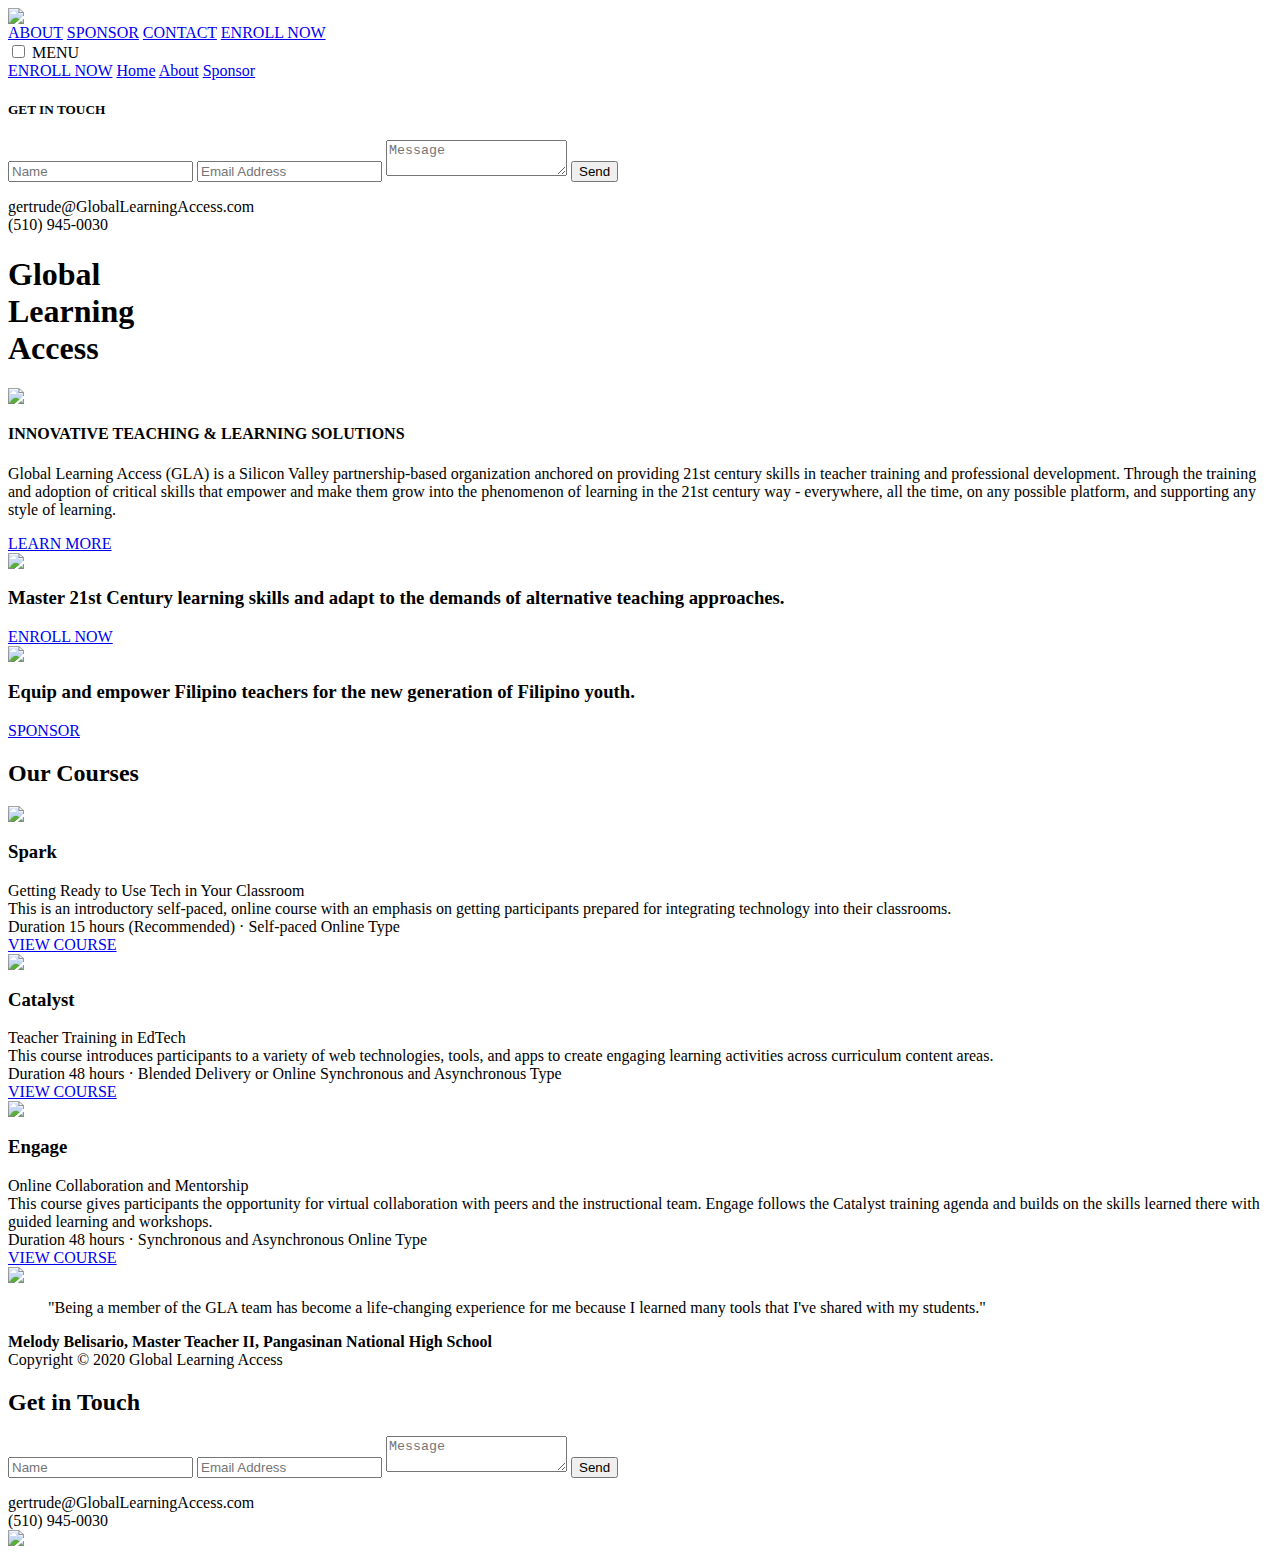
==== index.html @ b769dbb7 "Update markup" ====
<html>
  <head>
    <title>Global Learning Access - Innovative Teacing & Learning Solutions</title>
    <meta name="viewport" content="width=device-width, initial-scale=1" />
    <meta name="description" content="Global Learning Access (GLA) is a Silicon Valley partnership-based organization anchored on providing 21st century skills in teacher training and professional development. Through the training and adoption of critical skills that empower and make them grow into the phenomenon of learning in the 21st century way - everywhere, all the time, on any possible platform, and supporting any style of learning." />
    <meta name="author" content="Global Learning Access" />
    <meta property="og:title" content="Global Learning Access - Innovative Teacing & Learning Solutions" />
    <meta property="og:type" content="website" />
    <meta property="og:description" content="Global Learning Access (GLA) is a Silicon Valley partnership-based organization anchored on providing 21st century skills in teacher training and professional development. Through the training and adoption of critical skills that empower and make them grow into the phenomenon of learning in the 21st century way - everywhere, all the time, on any possible platform, and supporting any style of learning." />
    <meta property="og:image:secure_url" content="http://globallearningaccess.com/images/home-share.png" />
    <meta property="og:image" content="http://globallearningaccess.com/images/home-share.png" />
    <meta property="og:image:width" content="1200" />
    <meta property="og:image:height" content="630" />
    <meta property="og:site_name" content="Global Learning Access" />
    <!-- Global site tag (gtag.js) - Google Analytics -->
    <script async src="https://www.googletagmanager.com/gtag/js?id=G-HV9JNRF1NH"></script>
    <script>
      window.dataLayer = window.dataLayer || [];
      function gtag(){dataLayer.push(arguments);}
      gtag('js', new Date());
      gtag('config', 'G-HV9JNRF1NH');
    </script>
    <link rel="preconnect" href="https://fonts.gstatic.com">
    <link href="https://fonts.googleapis.com/css2?family=Mulish:ital,wght@0,400;0,500;0,600;0,700;1,400;1,500;1,600;1,700&display=swap" rel="stylesheet">
    
    <link rel="apple-touch-icon" sizes="76x76" href="https://d1aupjwqrojm93.cloudfront.net/b8f00e3f-1514-4005-8015-40bdee9d39f9/images/apple-touch-icon.png">
    <link rel="icon" type="image/png" sizes="32x32" href="https://d1aupjwqrojm93.cloudfront.net/b8f00e3f-1514-4005-8015-40bdee9d39f9/images/favicon-32x32.png">
    <link rel="icon" type="image/png" sizes="16x16" href="https://d1aupjwqrojm93.cloudfront.net/b8f00e3f-1514-4005-8015-40bdee9d39f9/images/favicon-16x16.png">
    <link rel="manifest" href="https://d1aupjwqrojm93.cloudfront.net/b8f00e3f-1514-4005-8015-40bdee9d39f9/images/site.webmanifest">
    <link rel="mask-icon" href="https://d1aupjwqrojm93.cloudfront.net/b8f00e3f-1514-4005-8015-40bdee9d39f9/images/safari-pinned-tab.svg" color="#5bbad5">
    <link rel="shortcut icon" href="https://d1aupjwqrojm93.cloudfront.net/b8f00e3f-1514-4005-8015-40bdee9d39f9/images/favicon.ico">
    <meta name="msapplication-TileColor" content="#da532c">
    <meta name="msapplication-config" content="https://d1aupjwqrojm93.cloudfront.net/b8f00e3f-1514-4005-8015-40bdee9d39f9/images/browserconfig.xml">
    <meta name="theme-color" content="#ffffff">
    <link href="https://d1aupjwqrojm93.cloudfront.net/b8f00e3f-1514-4005-8015-40bdee9d39f9/styles.css" rel="stylesheet">
  </head>
  <body id="home">
    <header>
      <a href="/" class="logo"><img src="https://d1aupjwqrojm93.cloudfront.net/b8f00e3f-1514-4005-8015-40bdee9d39f9/images/logo-color.svg"></a>
      <nav class="desktop">
        <a href="/about">ABOUT</a>
        <a href="/sponsor">SPONSOR</a>
        <a href="#" class="contact-toggle">CONTACT</a>
        <a href="/enroll" class="btn btn-enroll">ENROLL NOW</a>
      </nav>
      <div id="menuToggle" class="mobile">
        <input type="checkbox" />
        MENU
        <nav id="menu">
          <a href="/enroll" class="btn btn-enroll">ENROLL NOW</a>
          <a href="/">Home</a>
          <a href="/about">About</a>
          <a href="/sponsor">Sponsor</a>
          <h5>GET IN TOUCH</h5>
          <form action="https://formspree.io/f/meqpllan" method="POST">
            <input type="text" name="name" placeholder="Name">
            <input type="email" name="_replyto" placeholder="Email Address">
            <textarea name="message" placeholder="Message"></textarea>
            <button id="contact-submit" type="submit" class="btn btn-pink-solid">Send</button>
          </form>
          gertrude@GlobalLearningAccess.com<br/>
          (510) 945-0030
        </nav>
      </div>
    </header>
    <section class="home-hero hero-section">
      <div class="title">
        <h1>
        Global
        <div class="indent-2">Learning</div>
        Access
        </h1>
      </div>
      <div class="illust">
        <img src="https://d1aupjwqrojm93.cloudfront.net/b8f00e3f-1514-4005-8015-40bdee9d39f9/images/home-illust.svg">
      </div>
    </section>
    <section class="home-cta home-cta-main">
      <h4>INNOVATIVE TEACHING & LEARNING SOLUTIONS</h4>
      <p>Global Learning Access (GLA) is a Silicon Valley partnership-based organization anchored on providing 21st
        century skills in teacher training and professional development. Through the training and adoption of critical
        skills that empower and make them grow into the phenomenon of learning in the 21st century way - everywhere, all
      the time, on any possible platform, and supporting any style of learning.</p>
      <a href="/about" class="btn btn-purple">LEARN MORE</a>
    </section>
    <div class="cta-block">
      <section class="home-cta home-cta-left">
        <img src="https://d1aupjwqrojm93.cloudfront.net/b8f00e3f-1514-4005-8015-40bdee9d39f9/images/home-cta-left-bg.svg" class="mobile" />
        <h3>Master 21st Century learning skills and adapt to the demands of alternative teaching approaches.</h3>
        <a href="/enroll" class="btn btn-teal">ENROLL NOW</a>
      </section>
      <section class="home-cta home-cta-right">
        <img src="https://d1aupjwqrojm93.cloudfront.net/b8f00e3f-1514-4005-8015-40bdee9d39f9/images/home-cta-right-bg.svg" class="mobile" />
        <h3>Equip and empower Filipino teachers for the new generation of Filipino youth.</h3>
        <a href="/sponsor" class="btn btn-pink">SPONSOR</a>
      </section>
    </div>
    <div class="spacer"></div>
    <div class="home-courses">
      <h2>Our Courses</h2>
      <div class="courses-block">
        <div class="course">
          <img src="https://d1aupjwqrojm93.cloudfront.net/b8f00e3f-1514-4005-8015-40bdee9d39f9/images/spark.png">
          <div class="course-details">
            <h3>Spark</h3>
            <div class="course-subtitle">Getting Ready to Use Tech in Your Classroom</div>
            <div class="course-desc">This is an introductory self-paced, online course with an emphasis on getting participants prepared for integrating technology into their classrooms.</div>
          </div>
          <div class="course-bottom">
            <div class="course-meta">
              Duration 15 hours (Recommended) &#183; Self-paced Online Type
            </div>
            <a href="https://globallearningaccess.apptitude.xyz/course/spark-getting-ready-to-use-tech-in-your-classroom--138/" class="btn btn-course">VIEW COURSE</a>
          </div>
        </div>
        <div class="course">
          <img src="https://d1aupjwqrojm93.cloudfront.net/b8f00e3f-1514-4005-8015-40bdee9d39f9/images/catalyst.png">
          <div class="course-details">
            <h3>Catalyst</h3>
            <div class="course-subtitle">Teacher Training in EdTech</div>
            <div class="course-desc">This course introduces participants to a variety of web technologies, tools, and apps to create engaging learning activities across curriculum content areas. </div>
          </div>
          <div class="course-bottom">
            <div class="course-meta">
              Duration 48 hours &#183; Blended Delivery or Online Synchronous and Asynchronous Type
            </div>
            <a href="https://globallearningaccess.apptitude.xyz/course/catalyst-teacher-training-in-edtech-554/" class="btn btn-course">VIEW COURSE</a>
          </div>
        </div>
        <div class="course">
          <img src="https://d1aupjwqrojm93.cloudfront.net/b8f00e3f-1514-4005-8015-40bdee9d39f9/images/engage.png">
          <div class="course-details">
            <h3>Engage </h3>
            <div class="course-subtitle">Online Collaboration and Mentorship</div>
            <div class="course-desc"> This course gives participants the opportunity for virtual collaboration with peers and the instructional team. Engage follows the Catalyst training agenda and builds on the skills learned there with guided learning and workshops.</div>
          </div>
          <div class="course-bottom">
            <div class="course-meta">
              Duration 48 hours &#183; Synchronous and Asynchronous Online Type
            </div>
            <a href="https://globallearningaccess.apptitude.xyz/course/engage-online-collaboration-556/" class="btn btn-course">VIEW COURSE</a>
          </div>
        </div>
      </div>
    </div>
    <div class="stairs"><img src="https://d1aupjwqrojm93.cloudfront.net/b8f00e3f-1514-4005-8015-40bdee9d39f9/images/stairs.svg"></div>
    <section class="testimonials">
      <blockquote>
        "Being a member of the GLA team has become a life-changing experience for me because I learned many tools that
        I've shared with my students."
      </blockquote>
      <strong class="author">Melody Belisario, Master Teacher II, Pangasinan National High School
      </strong>
    </section>
    <footer>
      Copyright   &#169; 2020 Global Learning Access
    </footer>
    <div id="contact">
      <div class="container-small">
        <div>
          <h2>Get in Touch</h2>
          <form action="https://formspree.io/f/meqpllan" method="POST">
            <input type="text" name="name" placeholder="Name">
            <input type="email" name="_replyto" placeholder="Email Address">
            <textarea name="message" placeholder="Message"></textarea>
            <button id="contact-submit" type="submit" class="btn btn-pink-solid">Send</button>
          </form>
          gertrude@GlobalLearningAccess.com<br/>
          (510) 945-0030
        </div>
        <div class="contact-image">
          <img src="https://d1aupjwqrojm93.cloudfront.net/b8f00e3f-1514-4005-8015-40bdee9d39f9/images/getintouch.svg" />
        </div>
      </div>
    </div>
    <script>
      var contact = document.querySelector("#contact");
      var mobileMenu = document.querySelector("#menuToggle input");
      
      document.querySelector(".contact-toggle").addEventListener("click", function(e) {
        e.preventDefault();
        contact.classList.toggle("toggled");
        window.scrollTo({top: 0, behavior: 'smooth'});
      });

      var mobileMenuToggled = false;
      mobileMenu.addEventListener("click", toggleMobileMenu);
      mobileMenu.addEventListener("tap", toggleMobileMenu);
      function toggleMobileMenu(e) {
        mobileMenuToggled = !mobileMenuToggled;
        document.body.style.overflowY = mobileMenuToggled ? "hidden" : "auto";
      }
    </script>
  </body>
</html>
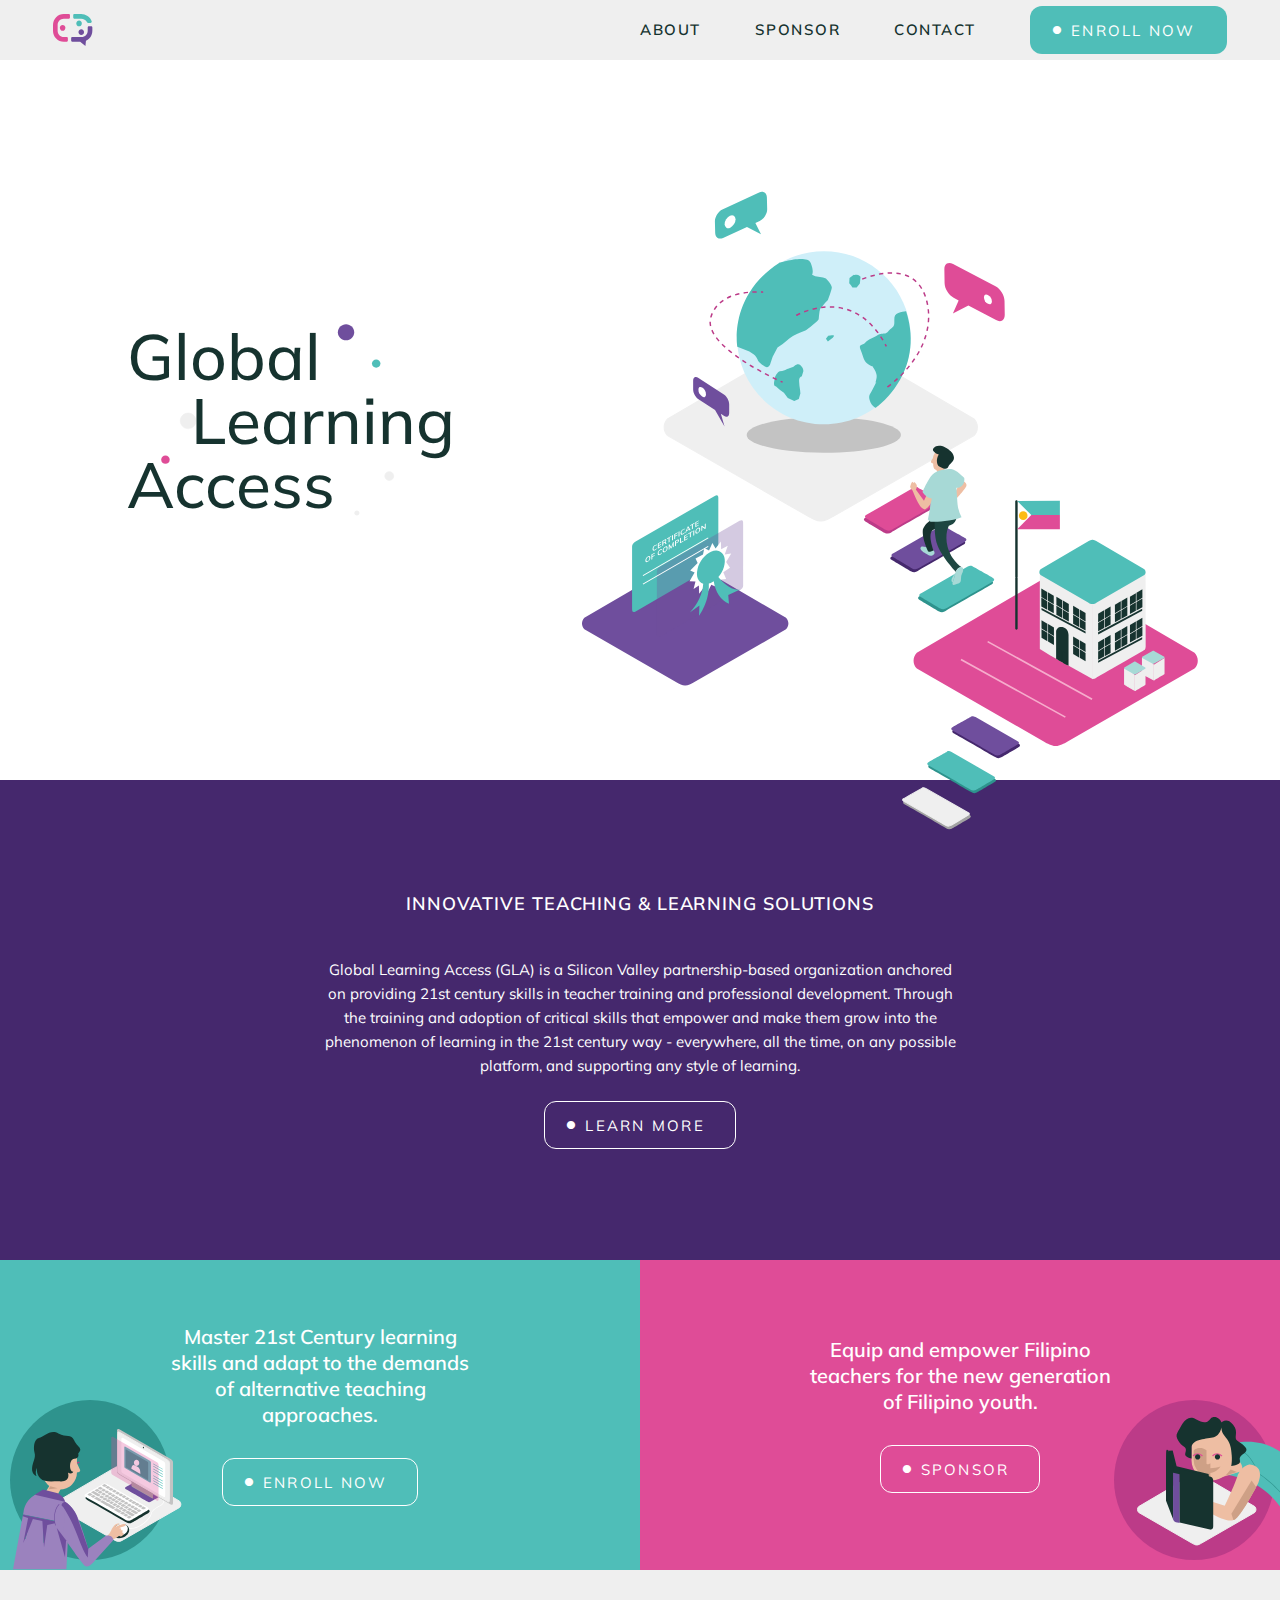
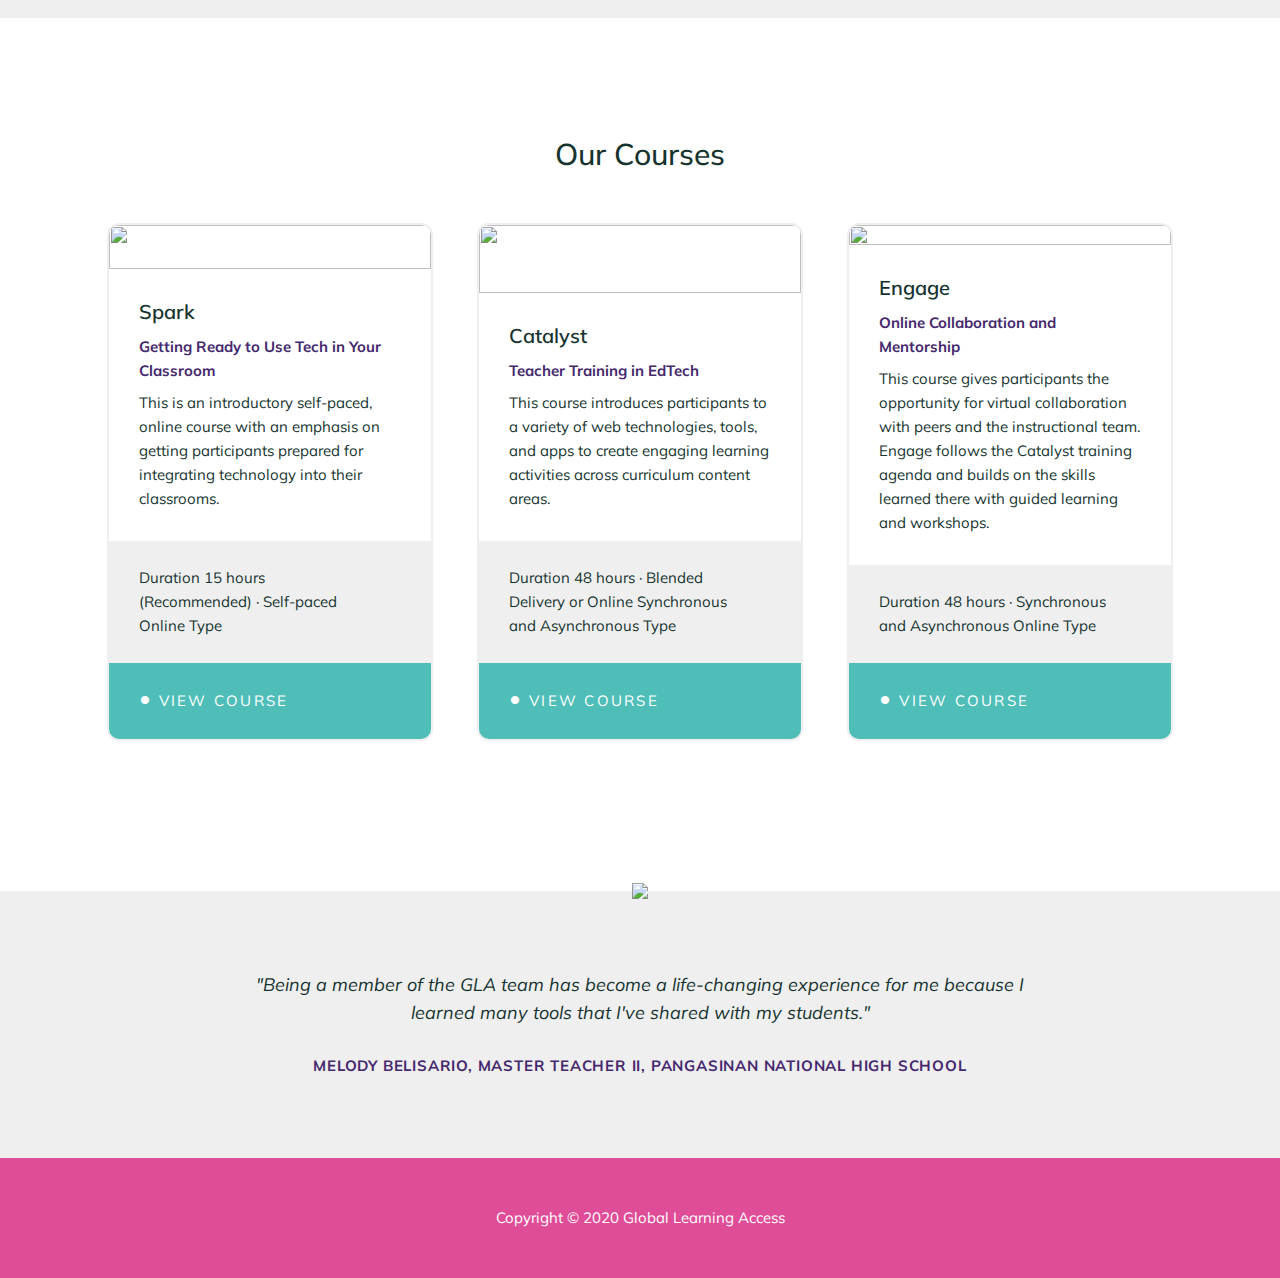
==== commit 3a24de13: "Revert image urls" ====
--- a/index.html
+++ b/index.html
@@ -1,14 +1,14 @@
 <html>
   <head>
-    <title>Global Learning Access - Innovative Teacing & Learning Solutions</title>
+    <title>Global Learning Access - Innovative Teaching & Learning Solutions</title>
     <meta name="viewport" content="width=device-width, initial-scale=1" />
     <meta name="description" content="Global Learning Access (GLA) is a Silicon Valley partnership-based organization anchored on providing 21st century skills in teacher training and professional development. Through the training and adoption of critical skills that empower and make them grow into the phenomenon of learning in the 21st century way - everywhere, all the time, on any possible platform, and supporting any style of learning." />
     <meta name="author" content="Global Learning Access" />
-    <meta property="og:title" content="Global Learning Access - Innovative Teacing & Learning Solutions" />
+    <meta property="og:title" content="Global Learning Access - Innovative Teaching & Learning Solutions" />
     <meta property="og:type" content="website" />
     <meta property="og:description" content="Global Learning Access (GLA) is a Silicon Valley partnership-based organization anchored on providing 21st century skills in teacher training and professional development. Through the training and adoption of critical skills that empower and make them grow into the phenomenon of learning in the 21st century way - everywhere, all the time, on any possible platform, and supporting any style of learning." />
-    <meta property="og:image:secure_url" content="http://globallearningaccess.com/images/home-share.png" />
-    <meta property="og:image" content="http://globallearningaccess.com/images/home-share.png" />
+    <meta property="og:image:secure_url" content="/images/home-share.png" />
+    <meta property="og:image" content="/images/home-share.png" />
     <meta property="og:image:width" content="1200" />
     <meta property="og:image:height" content="630" />
     <meta property="og:site_name" content="Global Learning Access" />
@@ -23,20 +23,20 @@
     <link rel="preconnect" href="https://fonts.gstatic.com">
     <link href="https://fonts.googleapis.com/css2?family=Mulish:ital,wght@0,400;0,500;0,600;0,700;1,400;1,500;1,600;1,700&display=swap" rel="stylesheet">
     
-    <link rel="apple-touch-icon" sizes="76x76" href="https://d1aupjwqrojm93.cloudfront.net/b8f00e3f-1514-4005-8015-40bdee9d39f9/images/apple-touch-icon.png">
-    <link rel="icon" type="image/png" sizes="32x32" href="https://d1aupjwqrojm93.cloudfront.net/b8f00e3f-1514-4005-8015-40bdee9d39f9/images/favicon-32x32.png">
-    <link rel="icon" type="image/png" sizes="16x16" href="https://d1aupjwqrojm93.cloudfront.net/b8f00e3f-1514-4005-8015-40bdee9d39f9/images/favicon-16x16.png">
-    <link rel="manifest" href="https://d1aupjwqrojm93.cloudfront.net/b8f00e3f-1514-4005-8015-40bdee9d39f9/images/site.webmanifest">
-    <link rel="mask-icon" href="https://d1aupjwqrojm93.cloudfront.net/b8f00e3f-1514-4005-8015-40bdee9d39f9/images/safari-pinned-tab.svg" color="#5bbad5">
-    <link rel="shortcut icon" href="https://d1aupjwqrojm93.cloudfront.net/b8f00e3f-1514-4005-8015-40bdee9d39f9/images/favicon.ico">
+    <link rel="apple-touch-icon" sizes="76x76" href="/images/apple-touch-icon.png">
+    <link rel="icon" type="image/png" sizes="32x32" href="/images/favicon-32x32.png">
+    <link rel="icon" type="image/png" sizes="16x16" href="/images/favicon-16x16.png">
+    <link rel="manifest" href="/images/site.webmanifest">
+    <link rel="mask-icon" href="/images/safari-pinned-tab.svg" color="#5bbad5">
+    <link rel="shortcut icon" href="/images/favicon.ico">
     <meta name="msapplication-TileColor" content="#da532c">
-    <meta name="msapplication-config" content="https://d1aupjwqrojm93.cloudfront.net/b8f00e3f-1514-4005-8015-40bdee9d39f9/images/browserconfig.xml">
+    <meta name="msapplication-config" content="/images/browserconfig.xml">
     <meta name="theme-color" content="#ffffff">
-    <link href="https://d1aupjwqrojm93.cloudfront.net/b8f00e3f-1514-4005-8015-40bdee9d39f9/styles.css" rel="stylesheet">
+    <link href="/styles.css" rel="stylesheet">
   </head>
   <body id="home">
     <header>
-      <a href="/" class="logo"><img src="https://d1aupjwqrojm93.cloudfront.net/b8f00e3f-1514-4005-8015-40bdee9d39f9/images/logo-color.svg"></a>
+      <a href="/" class="logo"><img src="/images/logo-color.svg"></a>
       <nav class="desktop">
         <a href="/about">ABOUT</a>
         <a href="/sponsor">SPONSOR</a>
@@ -72,7 +72,7 @@
         </h1>
       </div>
       <div class="illust">
-        <img src="https://d1aupjwqrojm93.cloudfront.net/b8f00e3f-1514-4005-8015-40bdee9d39f9/images/home-illust.svg">
+        <img src="/images/home-illust.svg">
       </div>
     </section>
     <section class="home-cta home-cta-main">
@@ -85,12 +85,12 @@
     </section>
     <div class="cta-block">
       <section class="home-cta home-cta-left">
-        <img src="https://d1aupjwqrojm93.cloudfront.net/b8f00e3f-1514-4005-8015-40bdee9d39f9/images/home-cta-left-bg.svg" class="mobile" />
+        <img src="/images/home-cta-left-bg.svg" class="mobile" />
         <h3>Master 21st Century learning skills and adapt to the demands of alternative teaching approaches.</h3>
         <a href="/enroll" class="btn btn-teal">ENROLL NOW</a>
       </section>
       <section class="home-cta home-cta-right">
-        <img src="https://d1aupjwqrojm93.cloudfront.net/b8f00e3f-1514-4005-8015-40bdee9d39f9/images/home-cta-right-bg.svg" class="mobile" />
+        <img src="/images/home-cta-right-bg.svg" class="mobile" />
         <h3>Equip and empower Filipino teachers for the new generation of Filipino youth.</h3>
         <a href="/sponsor" class="btn btn-pink">SPONSOR</a>
       </section>
@@ -100,7 +100,7 @@
       <h2>Our Courses</h2>
       <div class="courses-block">
         <div class="course">
-          <img src="https://d1aupjwqrojm93.cloudfront.net/b8f00e3f-1514-4005-8015-40bdee9d39f9/images/spark.png">
+          <img src="/images/spark.png">
           <div class="course-details">
             <h3>Spark</h3>
             <div class="course-subtitle">Getting Ready to Use Tech in Your Classroom</div>
@@ -114,7 +114,7 @@
           </div>
         </div>
         <div class="course">
-          <img src="https://d1aupjwqrojm93.cloudfront.net/b8f00e3f-1514-4005-8015-40bdee9d39f9/images/catalyst.png">
+          <img src="/images/catalyst.png">
           <div class="course-details">
             <h3>Catalyst</h3>
             <div class="course-subtitle">Teacher Training in EdTech</div>
@@ -128,7 +128,7 @@
           </div>
         </div>
         <div class="course">
-          <img src="https://d1aupjwqrojm93.cloudfront.net/b8f00e3f-1514-4005-8015-40bdee9d39f9/images/engage.png">
+          <img src="/images/engage.png">
           <div class="course-details">
             <h3>Engage </h3>
             <div class="course-subtitle">Online Collaboration and Mentorship</div>
@@ -143,7 +143,7 @@
         </div>
       </div>
     </div>
-    <div class="stairs"><img src="https://d1aupjwqrojm93.cloudfront.net/b8f00e3f-1514-4005-8015-40bdee9d39f9/images/stairs.svg"></div>
+    <div class="stairs"><img src="/images/stairs.svg"></div>
     <section class="testimonials">
       <blockquote>
         "Being a member of the GLA team has become a life-changing experience for me because I learned many tools that
@@ -169,7 +169,7 @@
           (510) 945-0030
         </div>
         <div class="contact-image">
-          <img src="https://d1aupjwqrojm93.cloudfront.net/b8f00e3f-1514-4005-8015-40bdee9d39f9/images/getintouch.svg" />
+          <img src="/images/getintouch.svg" />
         </div>
       </div>
     </div>
--- a/styles.css
+++ b/styles.css
@@ -0,0 +1,939 @@
+* {
+  box-sizing: border-box;
+}
+
+:root {
+  --white: #FFFFFF;
+  --black: #16332F;
+  --grey: #C3C3C3;
+  --grey-light: #EFEFEF;
+  --grey-dark: #A3A3A3;
+  --teal: #4FBEB8;
+  --teal-light: #A7D9D6;
+  --teal-dark: #2E938D;
+  --purple: #6F4E9D;
+  --purple-light: #9B82BE;
+  --purple-dark: #45286D;
+  --pink: #DF4C97;
+  --pink-light: #F6ACCC;
+  --pink-dark: #BC3B88;
+}
+
+body {
+  margin: 0;
+  font: 15px/24px 'Mulish', sans-serif;
+  color: var(--black);
+  font-weight: 400;
+}
+
+h1, h2, h3, h4, h5 {
+  margin: 0 0 1.5em;
+}
+
+h5 {
+  font-size: 15px;
+  line-height: 1.5em;
+  font-weight: 600;
+}
+
+h4 {
+  font-size: 18px;
+  line-height: 1.4em;
+  font-weight: 600;
+  letter-spacing: 0.05em;
+}
+
+h3 {
+  font-size: 20px;
+  line-height: 1.3em;
+  font-weight: 600;
+}
+
+h2 {
+  font-size: 30px;
+  line-height: 1.6em;
+  font-weight: 500;
+}
+
+h1 {
+  font-size: 84px;
+  line-height: 1.0em;
+  font-weight: 500;
+}
+
+
+
+.mobile {
+  display: none;
+}
+
+#menuToggle {
+  z-index: 100;
+  -webkit-user-select: none;
+  user-select: none;
+  /*position: relative;*/
+  padding: 0 20px;
+  font-size: var(--h5);
+  letter-spacing: 0.05em;
+  font-weight: 700;
+  margin: 0;
+  padding: 0;
+  color: var(--white);
+}
+
+#home #menuToggle {
+  color: var(--black);
+}
+
+#menuToggle > input {
+  display: block;
+  width: 100%;
+  height: 100%;
+  position: absolute;
+  top: -7px;
+  left: -5px;
+  cursor: pointer;
+  opacity: 0; /* hide this */
+  z-index: 2; /* and place it over the hamburger */
+  -webkit-touch-callout: none;
+}
+
+
+#menu {
+  position: absolute;
+  height: 100vh;
+  overflow-y: auto;
+  top: 4em;
+  left: 0vw;
+  opacity: 0;
+  background: var(--grey-light);
+  background-size: cover;
+  background-repeat: no-repeat;
+  color: var(--black);
+  list-style-type: none;
+  -webkit-font-smoothing: antialiased;
+  transform-origin: 0% 0%;
+  transform: translate(0, -100%);
+  transition: transform 0.5s cubic-bezier(0.77, 0.2, 0.05, 1);
+  padding: 3em calc(4 / 48 * 100%) 8em;
+  min-width: 100%;
+
+}
+
+
+#menu a {
+  color: var(--black);
+  font-size: 2em;
+  text-decoration: none;
+  display: block;
+  line-height: 2em;
+  margin: 0;
+  font-weight: 500;
+}
+
+
+#menu h5 {
+  color: var(--black);
+  line-height: 2em;
+  margin-top: 1.5em;
+  font-weight: 700;
+  color: var(--pink);
+}
+
+#menuToggle > input:checked ~ #menu {
+  transform: scale(1, 1);
+  opacity: 1;
+}
+
+/* Components */
+.btn, #contact-submit {
+  font-weight: 600;
+  text-decoration: none;
+  line-height: 42px;
+  padding: 10px 30px 10px 20px;
+  color: var(--white);
+  border: 1px solid var(--white);
+  border-radius: 12px;
+  letter-spacing: 0.15em;
+  text-align: left;
+  display: inline-block;
+  width: auto;
+  font: inherit
+}
+
+.btn:before, #contact-submit:before {
+  font-size: 1.5em;
+  line-height: 1;
+  display: inline-block;
+  width: 20px;
+  content: "\2022";
+}
+
+.btn:hover {
+  background: var(--white);
+  color: var(--black);
+}
+
+nav .btn-enroll {
+  background: transparent;
+  color: var(--white);
+  border-color: var(--white);
+}
+
+#home .btn-enroll {
+  background: var(--teal);
+  color: var(--white);
+  border-color: transparent;
+}
+
+#home .btn-enroll:hover {
+  background: var(--white);
+  color: var(--teal);
+  border-color: var(--white);
+}
+
+#menu .btn-enroll {
+  border-radius: 15px;
+  font-size: 1em;
+  text-indent: -3px;
+  background: var(--teal);
+  color: var(--white);
+  margin-bottom: 1em;
+  padding: 8px 25px;
+}
+
+.btn-pink-solid {
+  background-color: var(--pink);
+  color: var(--white);
+}
+
+.btn-purple:hover {
+  color: var(--purple);
+}
+
+.btn-pink:hover {
+  color: var(--pink);
+}
+
+.btn-pink-solid:hover {
+  background-color: var(--pink-dark);
+  color: var(--white);
+}
+
+.btn-teal:hover {
+  color: var(--teal);
+}
+
+.flex {
+  display: flex;
+}
+
+.justify-space-around {
+  justify-content: space-around;
+}
+
+.justify-space-between {
+  justify-content: space-between;
+}
+
+.spacer {
+  background: var(--grey-light);
+  height: 48px;
+}
+
+.courses-block {
+  display: flex;
+  justify-content: space-between;
+}
+
+.course {
+  border: 2px solid var(--grey-light);
+  border-radius: 12px;
+  overflow: hidden;
+  width: calc(100% * 44 / 48 / 3);
+  position: relative;
+  display: flex;
+  flex-direction: column;
+  justify-content: space-between;
+  align-items: flex-start;
+}
+
+.course-details {
+  padding: 30px;
+  flex: 1;
+}
+
+.course-details > h3 {
+  margin-bottom: 0.5em;
+}
+
+.course-subtitle {
+  color: var(--purple-dark);
+  font-weight: 700;
+  margin-bottom: 0.5em;
+}
+
+.course-meta, .sponsor-meta {
+  background: var(--grey-light);
+  padding: 25px 50px 25px 30px;
+}
+
+.course-bottom {
+  width: 100%;
+}
+
+.course img {
+  width: 100%;
+}
+
+.btn-course {
+  background: var(--teal);
+  border: 0;
+  border-radius: 0;
+  width: 100%;
+  line-height: 56px;
+  padding-left: 30px;
+}
+
+.btn-course:hover {
+  background: var(--teal-dark);
+  color: var(--white);
+}
+
+.stairs {
+  height: 0;
+  display: flex;
+  justify-content: center;
+  align-items: center;
+  margin-top: 10em;
+}
+
+/* Layout */
+header {
+  background: var(--grey-light);
+  height: 60px;
+  padding: 0 calc(2 / 48 * 100%);
+  display: flex;
+  align-items: center;
+  position: sticky;
+  top: 0;
+  z-index: 9999;
+}
+
+header > .logo {
+  flex: 1;
+  z-index: 9999;
+}
+
+header > nav {
+  flex: 1;
+  display: flex;
+  justify-content: space-between;
+  align-items: center;
+}
+
+header > nav > a {
+  color: inherit;
+  text-decoration: none;
+  font-weight: 600;
+  letter-spacing: 0.1em;
+}
+
+header > nav > a:hover {
+  color: var(--teal);
+}
+
+#enroll header > nav > a:hover {
+  color: var(--black);
+}
+
+.container {
+  padding: 7rem calc(4 / 48 * 100%);
+}
+
+.container-small {
+  padding: 2rem calc(8 / 48 * 100%);
+}
+
+.mobile-collapse {
+  position: relative;
+  padding-bottom: 30px;
+  transition: all 1s ease;
+}
+
+.mobile-collapse:after {
+    display: none;
+    content: "+";
+    position: absolute;
+    bottom: 0;
+    right: 0;
+    background: var(--teal);
+    line-height: 28px;
+    width: 30px;
+    height: 30px;
+    text-align: center;
+    border-radius: 30px;
+    color: #fff;
+    font-weight: bold;
+}
+
+.mobile-collapse.expanded:after {
+    content: "-";
+    background: var(--grey-dark);
+    left: 0;
+    bottom: 0px;
+}
+
+.mobile-collapse .fade {
+background: linear-gradient(180deg, rgba(255, 255, 255, 0.2) -20%, rgba(255, 255, 255, 1) 100%);
+    height: 60px;
+    margin-top: -67px !important;
+    position: absolute;
+    transition: all 1s ease;
+    bottom: 0;
+    width: 100%;
+    display: none;
+  }
+
+.hero-section {
+  background: var(--white);
+  display: flex;
+}
+
+.hero-description {
+  width: 50%;
+}
+
+.home-hero {
+  min-height: 45rem;
+}
+
+.home-hero > .title {
+  background: url(images/home-hero-title-bg.svg) no-repeat center center;
+  flex: 1;
+  background-size: contain;
+  align-self: center;
+  display: flex;
+  justify-content: flex-end;
+}
+
+.home-hero > .title > h1 > .indent-2 {
+  margin-left: 1em;
+}
+
+.home-hero > .illust {
+  flex: 1.2;
+  align-self: flex-end;
+}
+
+.home-hero > .illust > img {
+  margin-bottom: -50px;
+  max-width: 90%;
+}
+
+.about-hero {
+  background-color: var(--purple-dark);
+  padding: 5rem calc(100% * 4 / 48);
+  align-items: flex-end;
+  color: #fff;
+}
+
+.about-hero > .title {
+  background: url(images/about-hero-title-bg.svg) no-repeat center center;
+  padding: 6rem 0 3rem;
+  background-size: contain;
+  flex: 1;
+  align-self: center;
+  display: flex;
+  justify-content: flex-start;
+  color: var(--teal);
+}
+
+#about .container-small {
+  padding: 5em calc(8 / 48 * 100%);
+}
+
+.indent-2 {
+  margin-left: 1em;
+}
+
+.indent-1 {
+  margin-left: 0.5em;
+}
+
+.cta-block {
+  display: flex;
+}
+
+.home-cta {
+  color: var(--white);
+  display: flex;
+  flex-direction: column;
+  justify-content: center;
+  align-items: center;
+  text-align: center;
+}
+
+.home-cta > p, .home-cta > h3 {
+  width: 50%;
+  margin-bottom: 1.5em;
+}
+
+.home-cta-main {
+  background: var(--purple-dark);
+  min-height: 30rem;
+}
+
+.home-cta-left {
+  flex: 1;
+  background-color: var(--teal);
+  background-image:url(images/home-cta-left-bg.svg);
+  background-repeat: no-repeat;
+  background-position: 10px bottom;
+  min-height: 10rem;
+  padding: 4rem 0;
+}
+
+.home-cta-right {
+  flex: 1;
+  background-color: var(--pink);
+  background-image: url(images/home-cta-right-bg.svg);
+  background-repeat: no-repeat;
+  background-position: right calc(100% - 10px);
+  min-height: 10rem;
+  padding: 4rem 0;
+}
+
+.home-cta img {
+  max-width: 20%; 
+  margin-bottom: 1.5em; 
+}
+
+.home-courses {
+  background: var(--white);
+  padding: 7rem calc(100% * 4 / 48) 0;
+}
+
+.home-courses > h2 {
+  text-align: center;
+}
+
+.testimonials {
+  background: var(--grey-light);
+  padding: 5rem 20%;
+  text-align: center;
+}
+
+.testimonials > blockquote {
+  font-size: 18px;
+  line-height: 28px;
+  font-style: italic;
+  margin: 0 0 1.5em;
+}
+
+.testimonials > .author {
+  color: var(--purple-dark);
+  text-transform: uppercase;
+  letter-spacing: 0.8;
+}
+
+footer {
+  padding: 3rem 0;
+  text-align: center;
+  background: var(--pink);
+  color: var(--white);
+}
+
+#about footer {
+  background: var(--teal);
+}
+
+#sponsor footer {
+  background: var(--purple);
+}
+
+#about header {
+  background-color: var(--purple);
+  color: #fff;
+}
+
+#about .hero-description h4 {
+  color: var(--pink);
+}
+
+.about-story img, .about-story h2 {
+  text-align: center;
+}
+
+#enroll header {
+  background-color: var(--teal);
+  color: #fff;
+}
+
+.enroll-hero {
+  padding: 5rem calc(100% * 4 / 48);
+  align-items: flex-end;
+}
+
+.enroll-hero > .title {
+  background: url(images/enroll-hero-title-bg.svg) no-repeat center center;
+  padding: 6rem 0 3rem;
+  background-size: contain;
+  flex: 1;
+  align-self: center;
+  display: flex;
+  justify-content: flex-start;
+  color: var(--black);
+}
+
+.hero-section > .title > h1 {
+  font-size: 5vw;
+  margin: 0 auto;
+}
+
+#enroll .hero-description h4 {
+  color: var(--purple);
+}
+
+#sponsor header {
+  background-color: var(--pink);
+  color: #fff;
+}
+
+.sponsor-hero {
+  padding: 5rem calc(100% * 4 / 48);
+  align-items: flex-end;
+}
+
+.sponsor-hero > .title {
+  background: url(images/sponsor-hero-title-bg.svg) no-repeat center center;
+  padding: 6rem 0 3rem;
+  background-size: contain;
+  flex: 1;
+  align-self: center;
+  display: flex;
+  justify-content: flex-start;
+  color: var(--black);
+}
+
+#sponsor .hero-description h4 {
+  color: var(--teal);
+}
+
+.sponsor {
+  border: 2px solid var(--grey-light);
+  border-radius: 12px;
+  overflow: hidden;
+  width: 100%;
+  position: relative;
+}
+
+.sponsor-details {
+  padding: 30px;
+}
+
+.sponsor-details h2, .sponsor-meta h5 {
+  margin-bottom: 0.5em;
+}
+
+.sponsor-details img {
+  float: right;
+  margin: 0 0 0 30px;
+}
+
+.col-lg-8 {
+    width: 62%;
+    margin-right: 4%;
+    display: inline-block;
+}
+
+.col-lg-4 {
+    width: 33.333333%;
+    display: inline-block;
+}
+
+.form-row {
+  display: flex;
+  justify-content: space-between;
+}
+
+.form-row .col {
+  width: 49%;
+}
+
+#donors-list {
+  list-style-type: none;
+  column-count: 4;
+  margin: 0;
+  padding: 0;
+}
+
+.staff-group, .coach-group {
+  margin: 3em 0;
+}
+
+.staff-group > h4, .coach-group > h4 {
+  width: 100%;
+  border-bottom: 1px solid var(--grey);
+  padding: 10px;
+  color: var(--purple);
+}
+
+.staff {
+  display: flex;
+  align-items: flex-start;
+  margin-bottom: 3em;
+}
+
+.coach-group {
+  display: flex;
+  flex-wrap: wrap;
+}
+
+.coach {
+  display: flex;
+  align-items: flex-start;
+  margin-bottom: 1em;
+  width: 47%;
+  margin-right: 1em;
+}
+
+.staff img {
+  margin-right: 2em;
+}
+
+.coach img {
+  margin-right: 1em;
+}
+
+.staff-info h4 {
+  margin-bottom: 0px;
+  text-transform: uppercase;
+}
+
+.staff-info h5 {
+  color: var(--pink);
+  text-transform: uppercase;
+}
+
+#contact {
+  min-height: 100vh;
+  background: var(--grey-light);
+  z-index: 9998;
+  position: absolute;
+  opacity: 0;
+  left: 0;
+  top: -100vh;
+  width: 100%;
+  transform-origin: 0% 0%;
+  transform: translate(0, 60px);
+  transition: all 0.5s cubic-bezier(0.77, 0.2, 0.05, 1);
+  transition-property: top, opacity;
+  padding-top: 2em;
+}
+
+#contact .container-small {
+  display: flex;
+  align-items: center;
+  justify-content: space-between;
+}
+
+#contact .container-small > * {
+  width: 45%;
+}
+
+#contact.toggled {
+  top: 0;
+  opacity: 1;
+}
+
+.contact-image {
+  text-align: center;
+}
+
+.contact-image img {
+  width: 100%;
+}
+
+input, textarea {
+  padding: 1em 0;
+  text-indent: 1.5em;
+  border: 0;
+  border-radius: 12px;
+  width: 100%;
+  margin-bottom: 1em;
+  font: 15px/24px 'Mulish', sans-serif;
+}
+
+select {
+    padding: 1em 0;
+    text-indent: 1.5em;
+    border: 0;
+    border-radius: 12px;
+    width: 100%;
+    margin-bottom: 1em;
+    font: 15px/24px 'Mulish', sans-serif;
+    -webkit-appearance: none;
+    -moz-appearance: none;
+    appearance: none;
+    background: url(/images/chevron_right_48px.svg.png) 98% / 5% no-repeat #fff;
+}
+
+label {
+  font-size: var(--h5);
+  font-weight: 700;
+  text-transform: uppercase;
+  line-height: 3em;
+}
+
+textarea {
+  height: 200px;
+}
+
+
+#contact-submit {
+  width: auto;
+  text-transform: uppercase;
+}
+
+@media(max-width: 1024px) {
+
+  .mobile {
+    display: block;
+  }
+
+  .desktop {
+    display: none;
+  }
+
+  .container, .container-small {
+    padding: 5em calc(4 / 48 * 100%);
+  }
+
+  .hero-section, .cta-block, .courses-block {
+    display: block;
+  }
+
+  .hero-section > * {
+    margin: 0 auto 2em;
+  }
+
+  .home-hero {
+    min-height: 0;
+  }
+
+  .home-hero .title {
+    margin-top: 3em;
+  }
+
+  .home-hero > .illust {
+    text-align: center;
+  }
+
+  .hero-section > .title > h1 {
+    font-size: 8vw;
+  }
+
+  .hero-description {
+    width: 100%;
+  }
+
+  .course {
+    width: 100%;  
+    margin-bottom: 2em;
+  }
+
+  .course img {
+    width: 100%;
+    height: 500px;
+    object-fit: cover;
+  }
+
+  #donors-list {
+    column-count: 2;
+  }
+
+  .home-cta > p, .home-cta > h3 {
+    width: 90%;
+  }
+
+  .home-cta-left, .home-cta-right {
+    background-image: none;
+    padding: 2rem 0;
+  }
+
+  .testimonials {
+    padding: 5rem 10%;
+  }
+
+  .about-hero, .enroll-hero, .sponsor-hero {
+    padding: 2rem calc(100% * 4 / 48) 1rem;
+  }
+
+  .form-row {
+    display: block;
+  }
+
+  .form-row .col, .col-lg-8, .col-lg-4 {
+    width: 100%;
+    margin: 0;
+  }
+
+}
+
+@media(max-width: 768px) {
+  .container, .container-small {
+    padding: 5em calc(2 / 48 * 100%) 2em !important;
+  }  
+
+  .sponsor-details img {
+    display: none;
+  }
+
+  .staff, .coach {
+    display: block;
+    width: 100%;
+  }
+
+  .staff img {
+    margin-bottom: 1em;
+  }
+
+  .course img {
+    height: 250px;
+  }
+
+  .mobile-collapse {
+    max-height: 350px;
+    overflow: hidden;
+  }
+
+  .mobile-collapse:after {
+    display: block;
+  }
+
+  .mobile-collapse.expanded {
+    max-height: none;
+  }
+
+  .mobile-collapse .fade {
+    display: block;
+  }
+
+  .mobile-collapse.expanded .fade {
+    display: none;
+  }
+}
+
+@media(max-width: 500px) {
+
+  #donors-list {
+    column-count: 1;
+  }
+
+  .hero-section > .title > h1 {
+    font-size: 11vw;
+}
+
+
+}
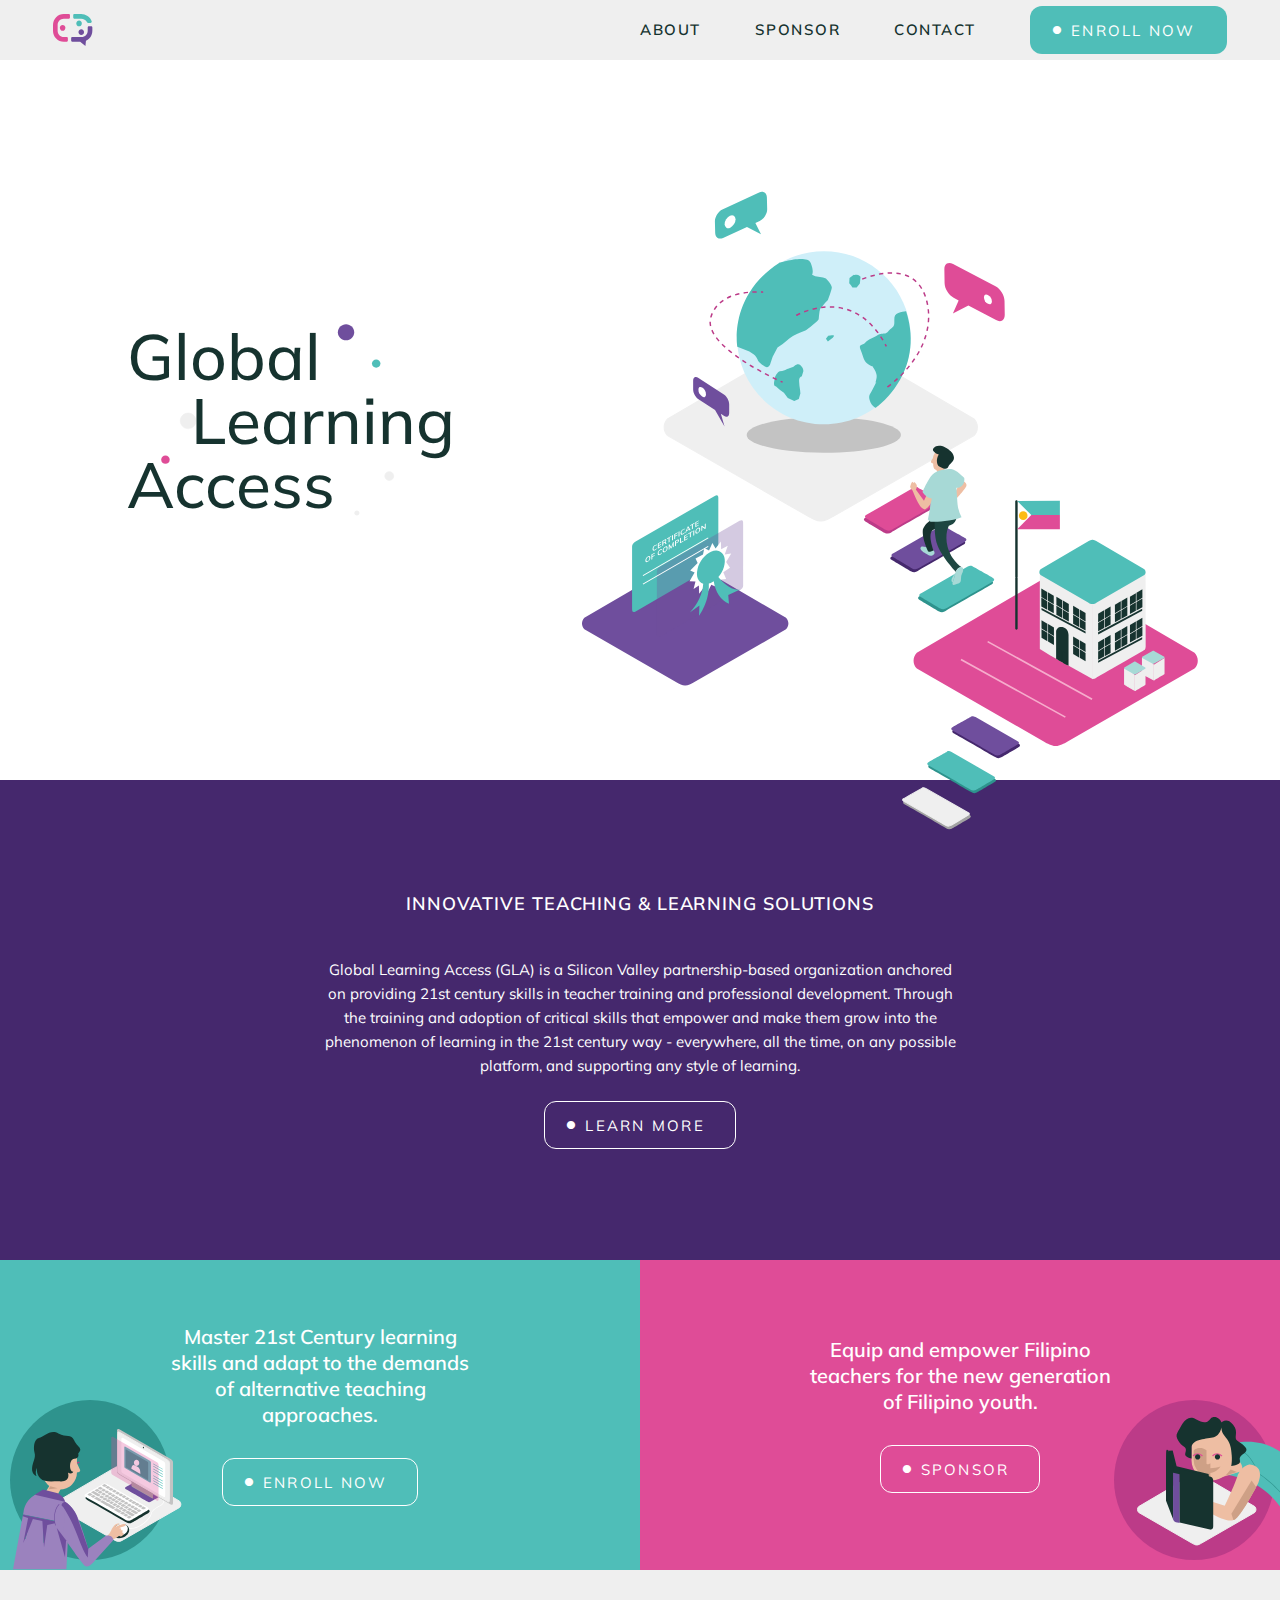
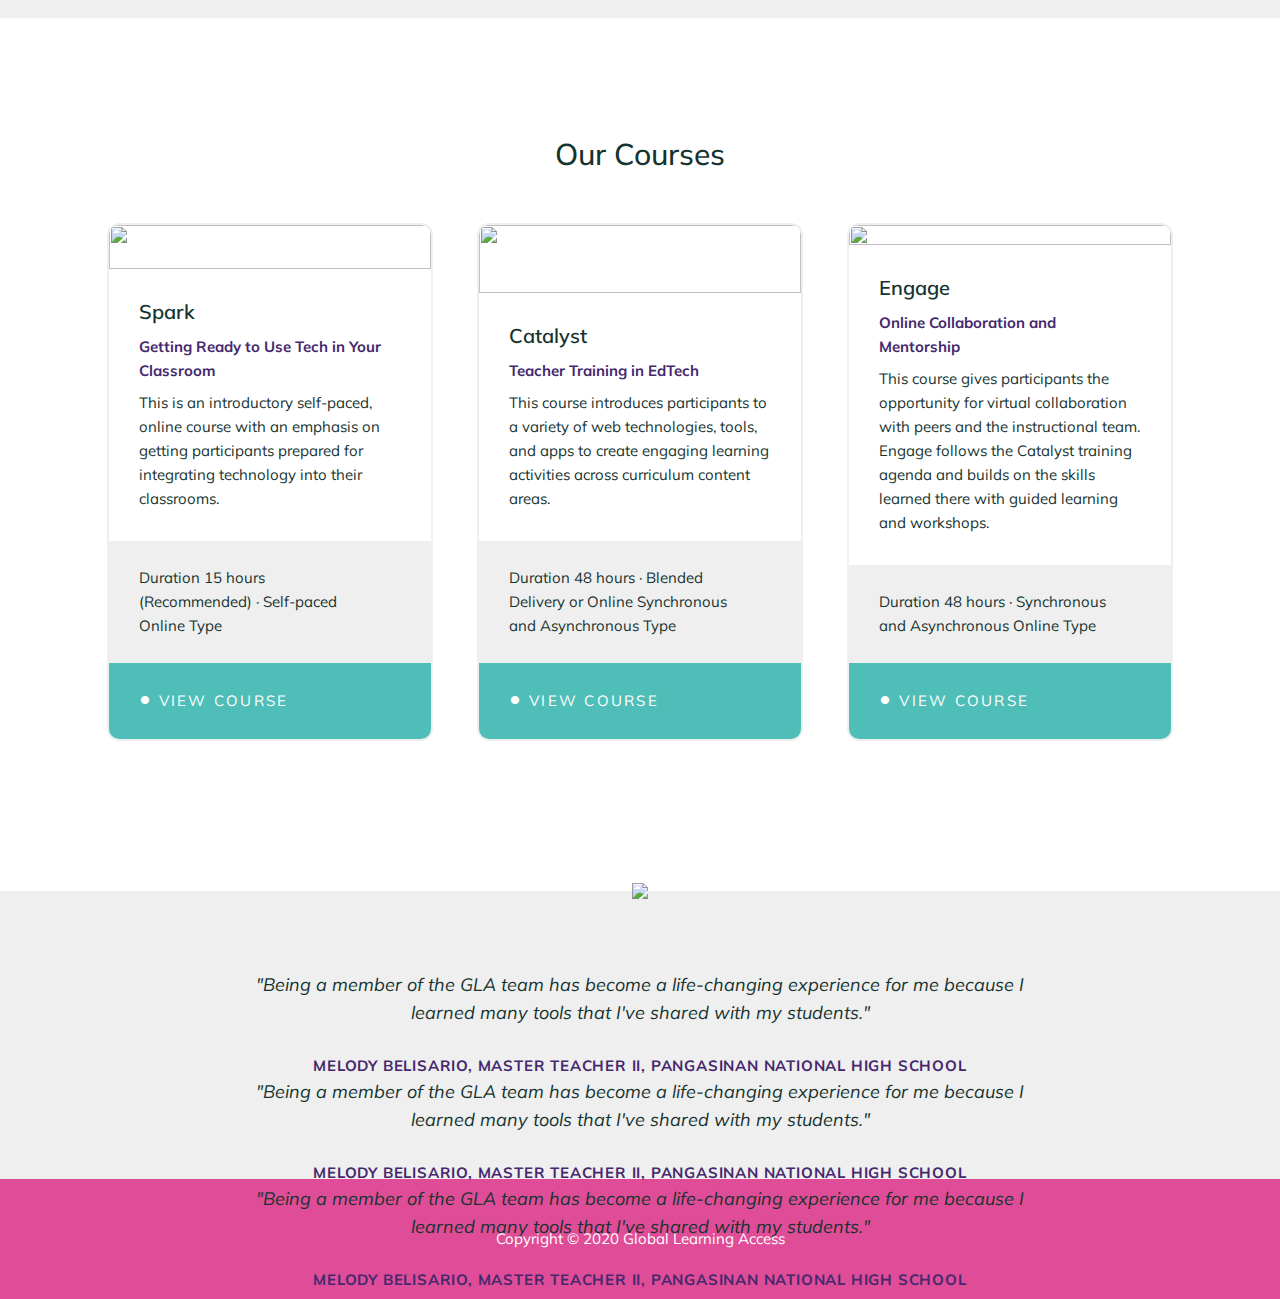
==== commit 64a66684: "Add testimonials slider" ====
--- a/index.html
+++ b/index.html
@@ -145,13 +145,35 @@
     </div>
     <div class="stairs"><img src="/images/stairs.svg"></div>
     <section class="testimonials">
-      <blockquote>
-        "Being a member of the GLA team has become a life-changing experience for me because I learned many tools that
-        I've shared with my students."
-      </blockquote>
-      <strong class="author">Melody Belisario, Master Teacher II, Pangasinan National High School
-      </strong>
+      <div class="testimonial">
+        <blockquote>
+          "Being a member of the GLA team has become a life-changing experience for me because I learned many tools that
+          I've shared with my students."
+        </blockquote>
+        <strong class="author">
+          Melody Belisario, Master Teacher II, Pangasinan National High School
+        </strong>
+      </div>
+      <div class="testimonial">
+        <blockquote>
+          "Being a member of the GLA team has become a life-changing experience for me because I learned many tools that
+          I've shared with my students."
+        </blockquote>
+        <strong class="author">
+          Melody Belisario, Master Teacher II, Pangasinan National High School
+        </strong>
+      </div>
+      <div class="testimonial">
+        <blockquote>
+          "Being a member of the GLA team has become a life-changing experience for me because I learned many tools that
+          I've shared with my students."
+        </blockquote>
+        <strong class="author">
+          Melody Belisario, Master Teacher II, Pangasinan National High School
+        </strong>
+      </div>
     </section>
+    <div class="testimonials-pagination"></div>
     <footer>
       Copyright   &#169; 2020 Global Learning Access
     </footer>
@@ -191,5 +213,61 @@
         document.body.style.overflowY = mobileMenuToggled ? "hidden" : "auto";
       }
     </script>
+    <script src="https://cdnjs.cloudflare.com/ajax/libs/egjs-flicking/3.7.0/flicking.pkgd.min.js" integrity="sha512-mbhLkirG0mIzEEnDqIYocnlEpJJ7rucCjIyTsmiLyh/bSQjKNPbVMOiOu2Zku0l82Y5N/p12PUjywmAx98ajHA==" crossorigin="anonymous"></script>
+    <script>
+      (function() {
+        function Pagination(container) {
+          var element;
+          var pages = [];
+          return {
+            init: function(flicking) {
+              element = document.querySelector(container);
+              flicking.getAllPanels().forEach(function(_, i) {
+                var page = document.createElement("div");
+                page.classList.add("page");
+                page.addEventListener("click", function() {
+                  flicking.moveTo(i);
+                });
+                element.appendChild(page);
+                pages.push(page);
+              });
+              flicking.on("moveEnd", this.update.bind(this, flicking));
+              this.update(flicking);
+            },
+            update: function(flicking) {
+              var currPage = element.querySelector(".current");
+              if (currPage) {
+                currPage.classList.remove("current");
+              }
+              pages[flicking.getIndex()].classList.add("current");
+            }
+          }
+        }
+        function AutoPlay(duration) {
+          var timeout;
+          return {
+            init: function(flicking) {
+              flicking.on("moveStart", this.resetTimeout.bind(this, flicking));
+              this.next(flicking);
+            },
+            next: function(flicking) {
+              timeout = setTimeout(function() {
+                flicking.next();
+              }, duration);
+              return timeout;
+            },
+            resetTimeout: function(flicking) {
+              clearTimeout(timeout);
+              timeout = this.next(flicking);
+            }
+          }
+        }
+        var flicking = new eg.Flicking(".testimonials", { circular: true });
+        flicking.addPlugins([
+          Pagination(".testimonials-pagination"),
+          Autoplay(3000),
+        ]);
+      })();
+    </script>
   </body>
 </html>--- a/styles.css
+++ b/styles.css
@@ -522,19 +522,45 @@
   background: var(--grey-light);
   padding: 5rem 20%;
   text-align: center;
-}
-
-.testimonials > blockquote {
+  height: 18rem;
+}
+
+.testimonial {
+  width: 100%;
+}
+
+.testimonial > blockquote {
   font-size: 18px;
   line-height: 28px;
   font-style: italic;
   margin: 0 0 1.5em;
 }
 
-.testimonials > .author {
+.testimonial > .author {
   color: var(--purple-dark);
   text-transform: uppercase;
   letter-spacing: 0.8;
+}
+
+.testimonials-pagination {
+  display: flex;
+  justify-content: center;
+  position: absolute;
+  margin-top: -3rem;
+  left: 0;
+  width: 100%;
+}
+
+.testimonials-pagination > .page {
+  width: 1rem;
+  height: 1rem;
+  border-radius: 50%;
+  background-color: var(--grey);
+  margin: 0 0.2rem;
+}
+
+.testimonials-pagination > .page.current {
+  background-color: var(--pink);
 }
 
 footer {
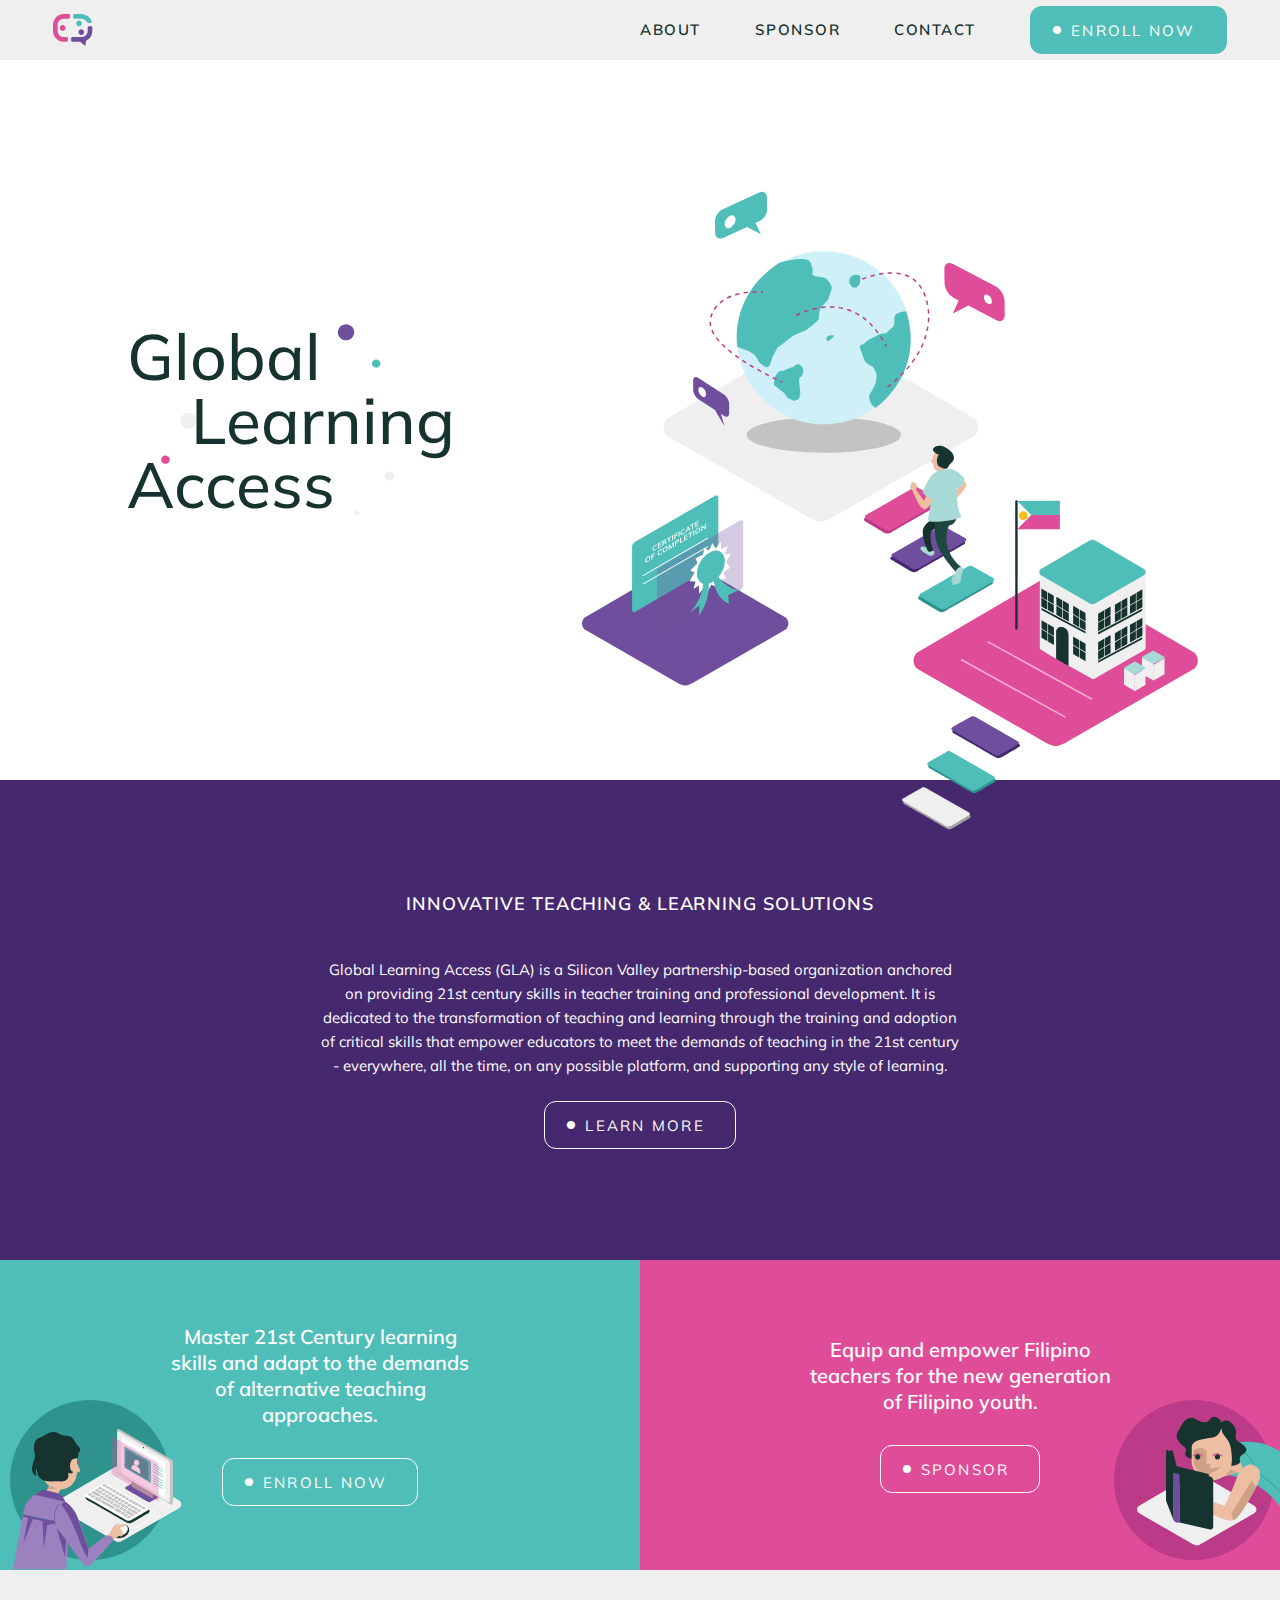
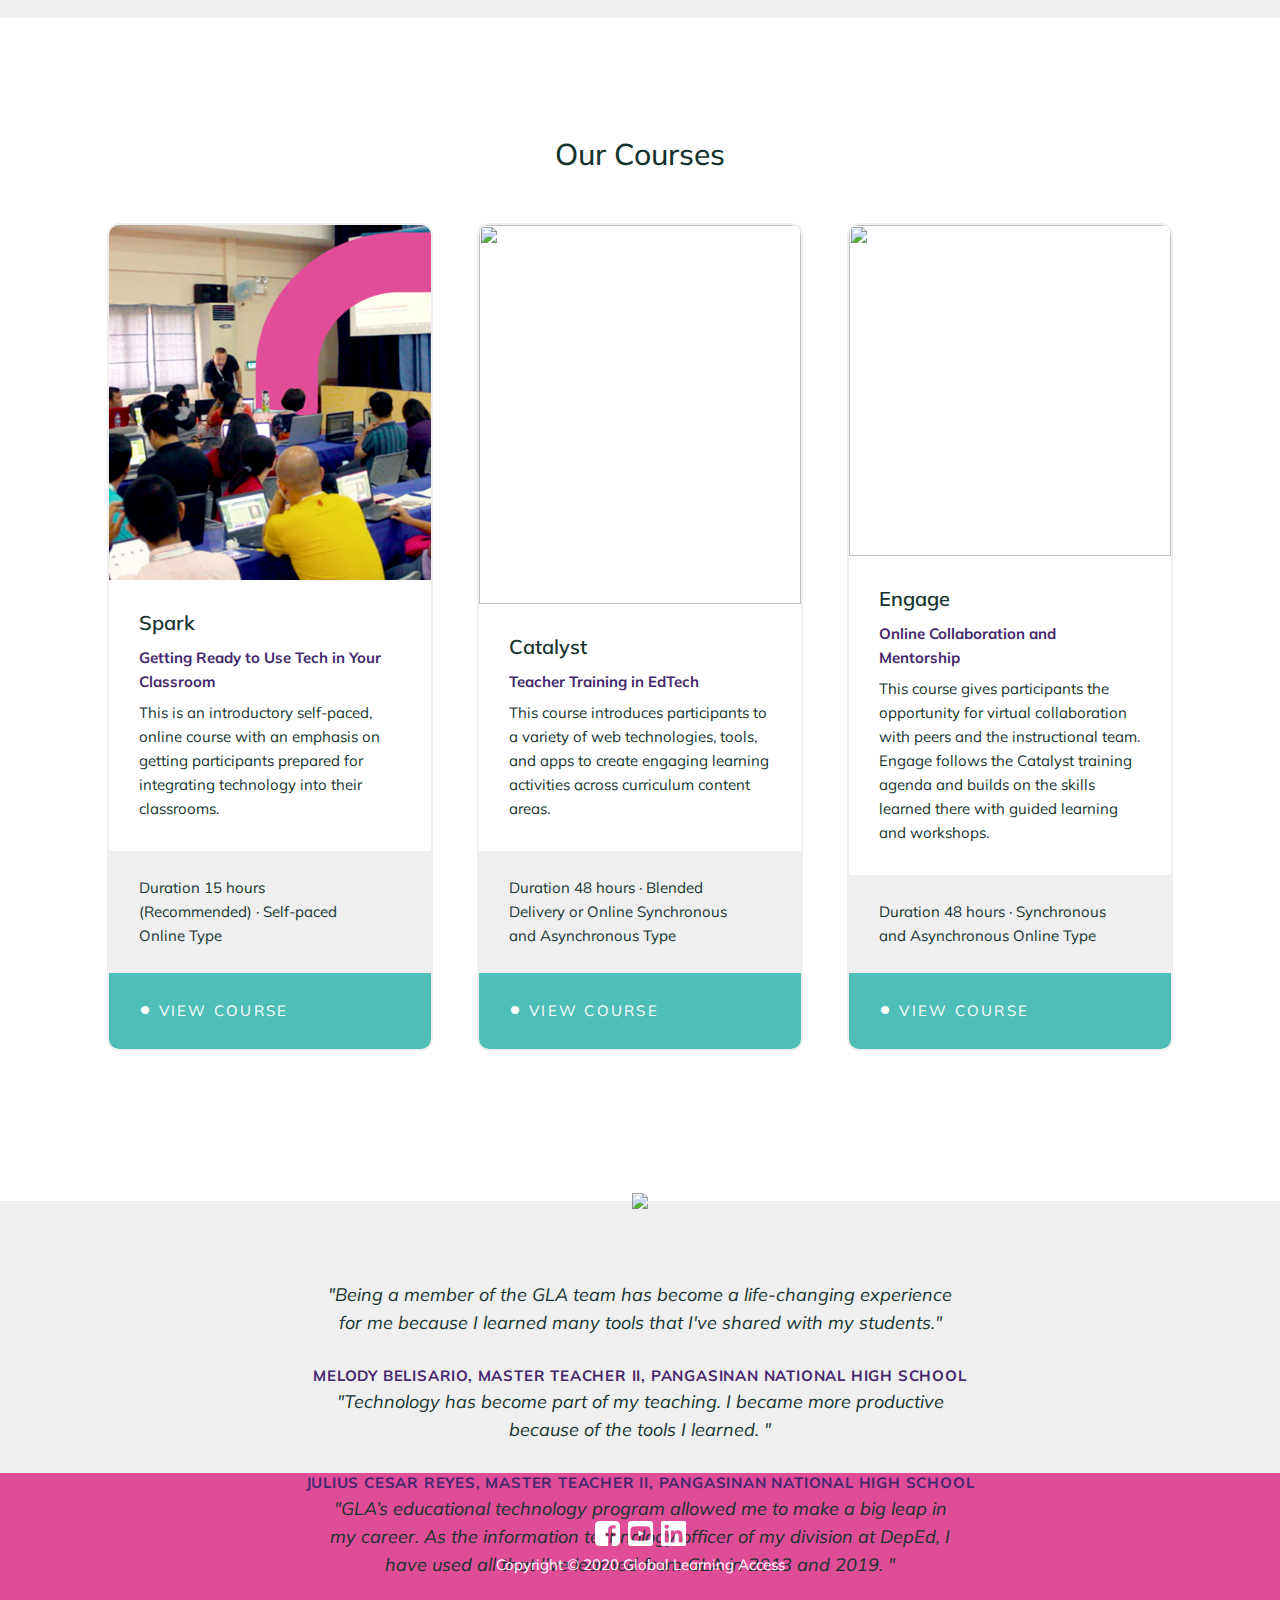
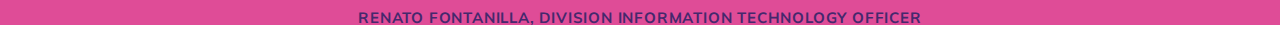
==== commit 00707a9a: "Apply all edits" ====
--- a/index.html
+++ b/index.html
@@ -4,21 +4,21 @@
     <meta name="viewport" content="width=device-width, initial-scale=1" />
     <meta name="description" content="Global Learning Access (GLA) is a Silicon Valley partnership-based organization anchored on providing 21st century skills in teacher training and professional development. Through the training and adoption of critical skills that empower and make them grow into the phenomenon of learning in the 21st century way - everywhere, all the time, on any possible platform, and supporting any style of learning." />
     <meta name="author" content="Global Learning Access" />
-    <meta property="og:title" content="Global Learning Access - Innovative Teaching & Learning Solutions" />
+    <meta property="og:title" content="Global Learning Access - Innovative Teacing & Learning Solutions" />
     <meta property="og:type" content="website" />
     <meta property="og:description" content="Global Learning Access (GLA) is a Silicon Valley partnership-based organization anchored on providing 21st century skills in teacher training and professional development. Through the training and adoption of critical skills that empower and make them grow into the phenomenon of learning in the 21st century way - everywhere, all the time, on any possible platform, and supporting any style of learning." />
-    <meta property="og:image:secure_url" content="/images/home-share.png" />
-    <meta property="og:image" content="/images/home-share.png" />
+    <meta property="og:image:secure_url" content="https://globallearningaccess.com/images/home-share.png" />
+    <meta property="og:image" content="https://globallearningaccess.com/images/home-share.png" />
     <meta property="og:image:width" content="1200" />
     <meta property="og:image:height" content="630" />
     <meta property="og:site_name" content="Global Learning Access" />
     <!-- Global site tag (gtag.js) - Google Analytics -->
     <script async src="https://www.googletagmanager.com/gtag/js?id=G-HV9JNRF1NH"></script>
     <script>
-      window.dataLayer = window.dataLayer || [];
-      function gtag(){dataLayer.push(arguments);}
-      gtag('js', new Date());
-      gtag('config', 'G-HV9JNRF1NH');
+    window.dataLayer = window.dataLayer || [];
+    function gtag(){dataLayer.push(arguments);}
+    gtag('js', new Date());
+    gtag('config', 'G-HV9JNRF1NH');
     </script>
     <link rel="preconnect" href="https://fonts.gstatic.com">
     <link href="https://fonts.googleapis.com/css2?family=Mulish:ital,wght@0,400;0,500;0,600;0,700;1,400;1,500;1,600;1,700&display=swap" rel="stylesheet">
@@ -30,27 +30,28 @@
     <link rel="mask-icon" href="/images/safari-pinned-tab.svg" color="#5bbad5">
     <link rel="shortcut icon" href="/images/favicon.ico">
     <meta name="msapplication-TileColor" content="#da532c">
-    <meta name="msapplication-config" content="/images/browserconfig.xml">
+    <meta name="msapplication-config" content="{{ asset('/images/browserconfig.xml">
     <meta name="theme-color" content="#ffffff">
-    <link href="/styles.css" rel="stylesheet">
+    <link rel="stylesheet" href="https://cdnjs.cloudflare.com/ajax/libs/font-awesome/4.7.0/css/font-awesome.min.css">
+    <link href="styles.css" rel="stylesheet">
   </head>
   <body id="home">
     <header>
-      <a href="/" class="logo"><img src="/images/logo-color.svg"></a>
+      <a href="index.html" class="logo"><img src="images/logo-color.svg"></a>
       <nav class="desktop">
-        <a href="/about">ABOUT</a>
-        <a href="/sponsor">SPONSOR</a>
+        <a href="about.html">ABOUT</a>
+        <a href="sponsor.html">SPONSOR</a>
         <a href="#" class="contact-toggle">CONTACT</a>
-        <a href="/enroll" class="btn btn-enroll">ENROLL NOW</a>
+        <a href="enroll.html" class="btn btn-enroll">ENROLL NOW</a>
       </nav>
       <div id="menuToggle" class="mobile">
         <input type="checkbox" />
         MENU
         <nav id="menu">
-          <a href="/enroll" class="btn btn-enroll">ENROLL NOW</a>
+          <a href="enroll.html" class="btn btn-enroll">ENROLL NOW</a>
           <a href="/">Home</a>
-          <a href="/about">About</a>
-          <a href="/sponsor">Sponsor</a>
+          <a href="about.html">About</a>
+          <a href="sponsor.html">Sponsor</a>
           <h5>GET IN TOUCH</h5>
           <form action="https://formspree.io/f/meqpllan" method="POST">
             <input type="text" name="name" placeholder="Name">
@@ -72,27 +73,24 @@
         </h1>
       </div>
       <div class="illust">
-        <img src="/images/home-illust.svg">
+        <img src="images/home-illust.svg">
       </div>
     </section>
     <section class="home-cta home-cta-main">
       <h4>INNOVATIVE TEACHING & LEARNING SOLUTIONS</h4>
-      <p>Global Learning Access (GLA) is a Silicon Valley partnership-based organization anchored on providing 21st
-        century skills in teacher training and professional development. Through the training and adoption of critical
-        skills that empower and make them grow into the phenomenon of learning in the 21st century way - everywhere, all
-      the time, on any possible platform, and supporting any style of learning.</p>
-      <a href="/about" class="btn btn-purple">LEARN MORE</a>
+      <p>Global Learning Access (GLA) is a Silicon Valley partnership-based organization anchored on providing 21st century skills in teacher training and professional development. It is dedicated to the transformation of teaching and learning through the training and adoption of critical skills that empower educators to meet the demands of teaching in the 21st century - everywhere, all the time, on any possible platform, and supporting any style of learning.</p>
+      <a href="about.html" class="btn btn-purple">LEARN MORE</a>
     </section>
     <div class="cta-block">
       <section class="home-cta home-cta-left">
-        <img src="/images/home-cta-left-bg.svg" class="mobile" />
+        <img src="images/home-cta-left-bg.svg" class="mobile" />
         <h3>Master 21st Century learning skills and adapt to the demands of alternative teaching approaches.</h3>
-        <a href="/enroll" class="btn btn-teal">ENROLL NOW</a>
+        <a href="enroll.html" class="btn btn-teal">ENROLL NOW</a>
       </section>
       <section class="home-cta home-cta-right">
-        <img src="/images/home-cta-right-bg.svg" class="mobile" />
+        <img src="images/home-cta-right-bg.svg" class="mobile" />
         <h3>Equip and empower Filipino teachers for the new generation of Filipino youth.</h3>
-        <a href="/sponsor" class="btn btn-pink">SPONSOR</a>
+        <a href="sponsor.html" class="btn btn-pink">SPONSOR</a>
       </section>
     </div>
     <div class="spacer"></div>
@@ -100,7 +98,7 @@
       <h2>Our Courses</h2>
       <div class="courses-block">
         <div class="course">
-          <img src="/images/spark.png">
+          <img src="images/spark.png">
           <div class="course-details">
             <h3>Spark</h3>
             <div class="course-subtitle">Getting Ready to Use Tech in Your Classroom</div>
@@ -114,7 +112,7 @@
           </div>
         </div>
         <div class="course">
-          <img src="/images/catalyst.png">
+          <img src="images/catalyst.png">
           <div class="course-details">
             <h3>Catalyst</h3>
             <div class="course-subtitle">Teacher Training in EdTech</div>
@@ -128,7 +126,7 @@
           </div>
         </div>
         <div class="course">
-          <img src="/images/engage.png">
+          <img src="images/engage.png">
           <div class="course-details">
             <h3>Engage </h3>
             <div class="course-subtitle">Online Collaboration and Mentorship</div>
@@ -143,38 +141,39 @@
         </div>
       </div>
     </div>
-    <div class="stairs"><img src="/images/stairs.svg"></div>
+    <div class="stairs"><img src="images/stairs.svg"></div>
     <section class="testimonials">
+ <div class="testimonial">
+        <blockquote>
+          "Being a member of the GLA team has become a life-changing experience for me because I learned many tools that I've shared with my students."
+        </blockquote>
+        <strong class="author">
+        Melody Belisario, Master Teacher II, Pangasinan National High School
+        </strong>
+      </div>
       <div class="testimonial">
         <blockquote>
-          "Being a member of the GLA team has become a life-changing experience for me because I learned many tools that
-          I've shared with my students."
+          "Technology has become part of my teaching. I became more productive because of the tools I learned. "
         </blockquote>
         <strong class="author">
-          Melody Belisario, Master Teacher II, Pangasinan National High School
+          Julius Cesar Reyes, Master Teacher II, Pangasinan National High School
         </strong>
       </div>
       <div class="testimonial">
         <blockquote>
-          "Being a member of the GLA team has become a life-changing experience for me because I learned many tools that
-          I've shared with my students."
+          "GLA’s educational technology program  allowed me to make a big leap in my career. As the information technology officer of my  division at DepEd, I have used all that I’ve learned from GLA in 2013 and 2019. "
         </blockquote>
         <strong class="author">
-          Melody Belisario, Master Teacher II, Pangasinan National High School
-        </strong>
-      </div>
-      <div class="testimonial">
-        <blockquote>
-          "Being a member of the GLA team has become a life-changing experience for me because I learned many tools that
-          I've shared with my students."
-        </blockquote>
-        <strong class="author">
-          Melody Belisario, Master Teacher II, Pangasinan National High School
+        Renato Fontanilla, Division Information Technology Officer
         </strong>
       </div>
     </section>
     <div class="testimonials-pagination"></div>
     <footer>
+      <a href="https://www.facebook.com/Global-Learning-Access-103808181589588"><img src="images/fb-icon.svg"></a>
+      <a href="https://www.youtube.com/channel/UCt6iZtERjcapDE-atHq5POg"><img src="images/yt-icon.svg"></a>
+      <a href="https://www.linkedin.com/in/global-learning-access-a1590a200/"><img src="images/li-icon.svg"></a>
+      <br>
       Copyright   &#169; 2020 Global Learning Access
     </footer>
     <div id="contact">
@@ -191,83 +190,11 @@
           (510) 945-0030
         </div>
         <div class="contact-image">
-          <img src="/images/getintouch.svg" />
+          <img src="images/getintouch.svg" />
         </div>
       </div>
     </div>
-    <script>
-      var contact = document.querySelector("#contact");
-      var mobileMenu = document.querySelector("#menuToggle input");
-      
-      document.querySelector(".contact-toggle").addEventListener("click", function(e) {
-        e.preventDefault();
-        contact.classList.toggle("toggled");
-        window.scrollTo({top: 0, behavior: 'smooth'});
-      });
-
-      var mobileMenuToggled = false;
-      mobileMenu.addEventListener("click", toggleMobileMenu);
-      mobileMenu.addEventListener("tap", toggleMobileMenu);
-      function toggleMobileMenu(e) {
-        mobileMenuToggled = !mobileMenuToggled;
-        document.body.style.overflowY = mobileMenuToggled ? "hidden" : "auto";
-      }
-    </script>
     <script src="https://cdnjs.cloudflare.com/ajax/libs/egjs-flicking/3.7.0/flicking.pkgd.min.js" integrity="sha512-mbhLkirG0mIzEEnDqIYocnlEpJJ7rucCjIyTsmiLyh/bSQjKNPbVMOiOu2Zku0l82Y5N/p12PUjywmAx98ajHA==" crossorigin="anonymous"></script>
-    <script>
-      (function() {
-        function Pagination(container) {
-          var element;
-          var pages = [];
-          return {
-            init: function(flicking) {
-              element = document.querySelector(container);
-              flicking.getAllPanels().forEach(function(_, i) {
-                var page = document.createElement("div");
-                page.classList.add("page");
-                page.addEventListener("click", function() {
-                  flicking.moveTo(i);
-                });
-                element.appendChild(page);
-                pages.push(page);
-              });
-              flicking.on("moveEnd", this.update.bind(this, flicking));
-              this.update(flicking);
-            },
-            update: function(flicking) {
-              var currPage = element.querySelector(".current");
-              if (currPage) {
-                currPage.classList.remove("current");
-              }
-              pages[flicking.getIndex()].classList.add("current");
-            }
-          }
-        }
-        function AutoPlay(duration) {
-          var timeout;
-          return {
-            init: function(flicking) {
-              flicking.on("moveStart", this.resetTimeout.bind(this, flicking));
-              this.next(flicking);
-            },
-            next: function(flicking) {
-              timeout = setTimeout(function() {
-                flicking.next();
-              }, duration);
-              return timeout;
-            },
-            resetTimeout: function(flicking) {
-              clearTimeout(timeout);
-              timeout = this.next(flicking);
-            }
-          }
-        }
-        var flicking = new eg.Flicking(".testimonials", { circular: true });
-        flicking.addPlugins([
-          Pagination(".testimonials-pagination"),
-          Autoplay(3000),
-        ]);
-      })();
-    </script>
+    <script src="js/main.js"></script>
   </body>
 </html>--- a/styles.css
+++ b/styles.css
@@ -522,7 +522,7 @@
   background: var(--grey-light);
   padding: 5rem 20%;
   text-align: center;
-  height: 18rem;
+  height: 17rem;
 }
 
 .testimonial {
@@ -534,6 +534,7 @@
   line-height: 28px;
   font-style: italic;
   margin: 0 0 1.5em;
+  padding: 0 5vw;
 }
 
 .testimonial > .author {
@@ -557,6 +558,11 @@
   border-radius: 50%;
   background-color: var(--grey);
   margin: 0 0.2rem;
+  cursor: pointer;
+}
+
+.testimonials-pagination > .page:hover {
+  background-color: var(--pink-light);
 }
 
 .testimonials-pagination > .page.current {
@@ -568,6 +574,15 @@
   text-align: center;
   background: var(--pink);
   color: var(--white);
+}
+
+footer a {
+  margin: 0 2px;
+  transition: 0.1s all linear;
+}
+
+footer a:hover {
+  opacity: 0.8;
 }
 
 #about footer {
@@ -617,8 +632,48 @@
   margin: 0 auto;
 }
 
+.story-hero {
+  margin: 3em 0;
+}
+
+.story-hero > .title {
+  background: url(images/story-hero.svg) no-repeat center center;
+  padding: 2rem 0 3rem;
+  background-size: contain;
+  flex: 1;
+  align-self: center;
+  display: flex;
+  justify-content: flex-start;
+  color: var(--black);
+}
+
+.story-hero > .title > h1 {
+  font-size: 4vw;
+  margin: 0 auto;
+}
+
 #enroll .hero-description h4 {
   color: var(--purple);
+}
+
+#enroll-video {
+  margin:  7rem calc(8 / 48 * 100%);
+  padding-bottom: 30%;
+  position: relative;
+
+}
+
+#enroll-video iframe {
+  position: absolute;
+  top: 0;
+  left: 0;
+  width: 100%;
+  height: 100%;
+}
+
+#catalyst-plus-icon {
+  width: 100px;
+  height: auto;
 }
 
 #sponsor header {
@@ -726,10 +781,12 @@
 
 .staff img {
   margin-right: 2em;
+  max-width: 140px;
 }
 
 .coach img {
   margin-right: 1em;
+  max-width: 50px;
 }
 
 .staff-info h4 {
@@ -782,7 +839,7 @@
 }
 
 input, textarea {
-  padding: 1em 0;
+  padding: 1em;
   text-indent: 1.5em;
   border: 0;
   border-radius: 12px;
@@ -916,7 +973,7 @@
     display: none;
   }
 
-  .staff, .coach {
+  .staff {
     display: block;
     width: 100%;
   }
@@ -949,6 +1006,16 @@
   .mobile-collapse.expanded .fade {
     display: none;
   }
+
+  #enroll-video {
+    margin:  5rem calc(4 / 48 * 100%);
+    padding-bottom: 50%;
+  }
+
+  .testimonials {
+  height: 24rem;
+}
+
 }
 
 @media(max-width: 500px) {
@@ -963,3 +1030,27 @@
 
 
 }
+
+.fa {
+  padding: 10px;
+  margin: 10px; 
+  font-size: 20px;
+  width: 40px;
+  /* text-align: center; */
+  text-decoration: none;
+  border-radius: 50%;
+}
+
+.fa:hover {
+  opacity: 0.7;
+}
+
+.fa-facebook {
+  background: #3B5998;
+  color: white;
+}
+
+.fa-youtube {
+  background: #bb0000;
+  color: white;
+}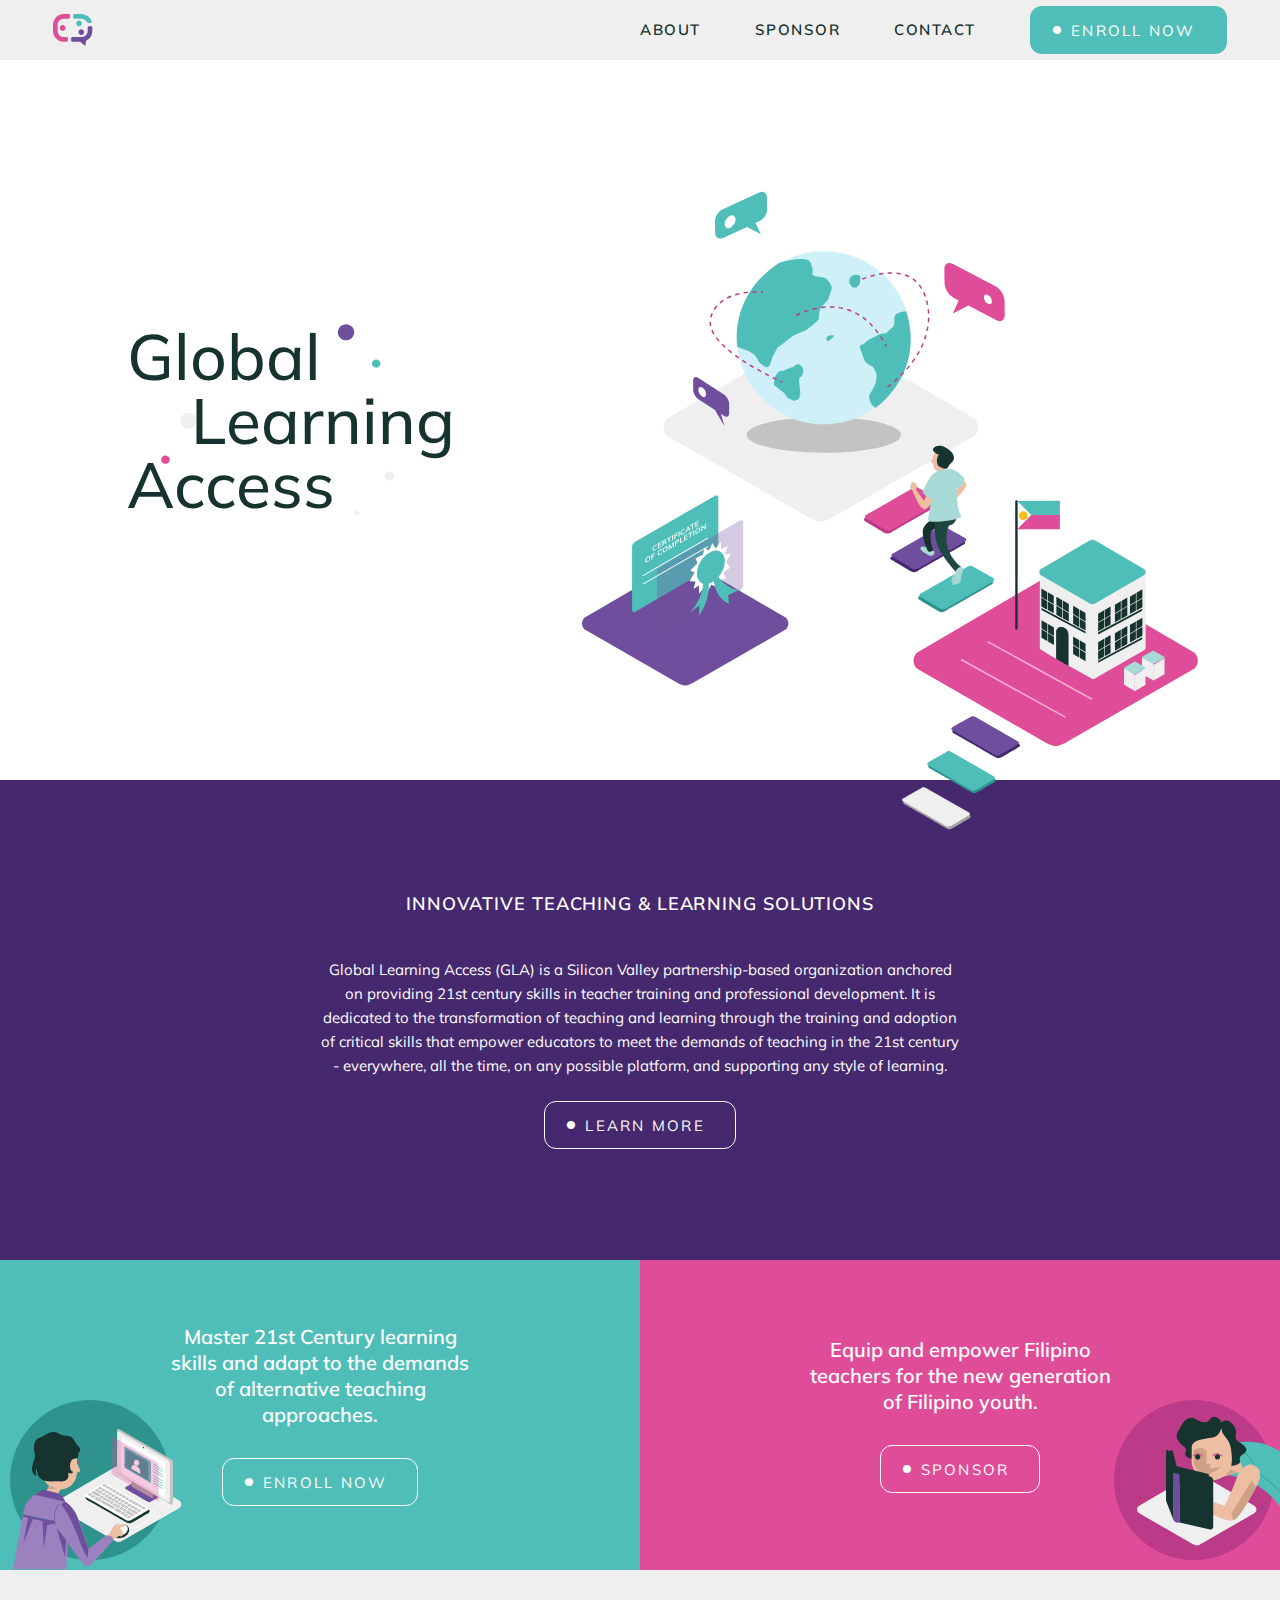
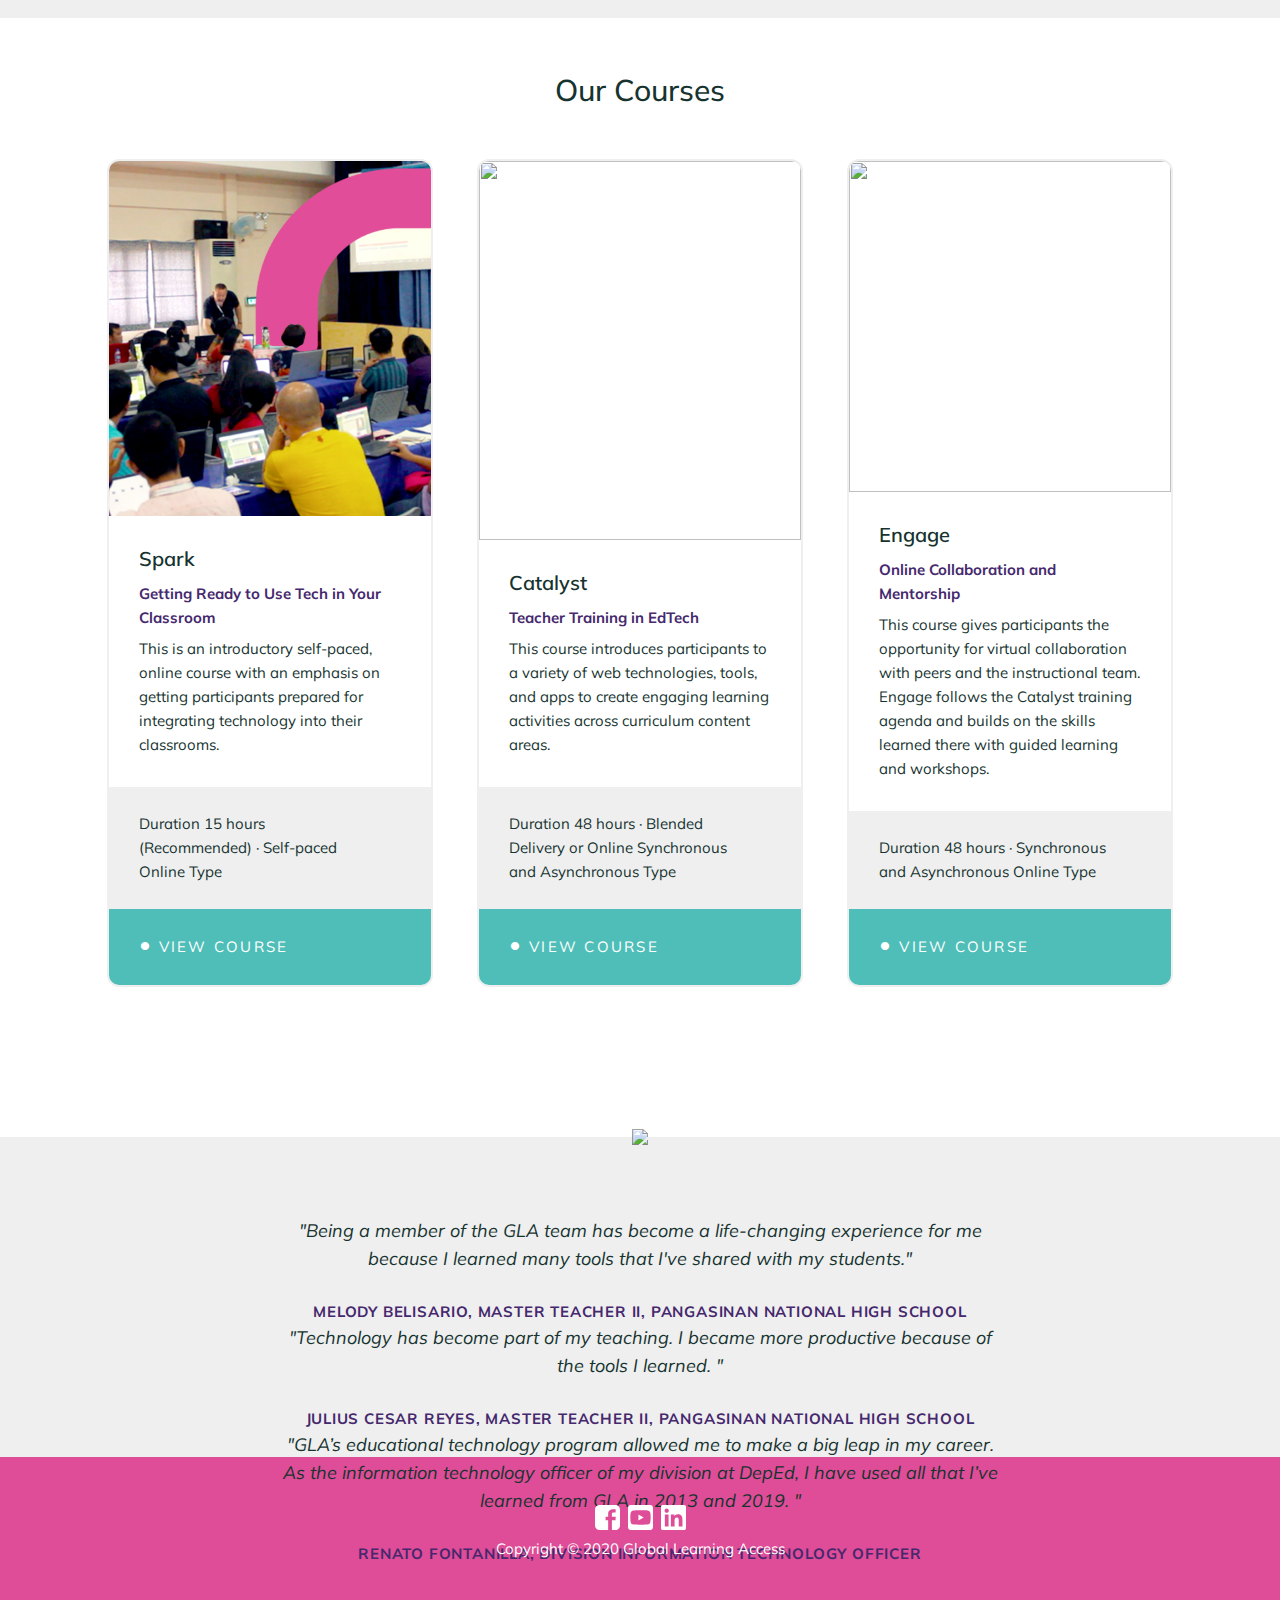
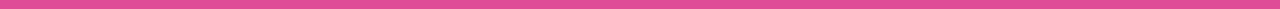
==== commit f3640981: "Apply WO QA items" ====
--- a/index.html
+++ b/index.html
@@ -49,7 +49,7 @@
         MENU
         <nav id="menu">
           <a href="enroll.html" class="btn btn-enroll">ENROLL NOW</a>
-          <a href="/">Home</a>
+          <a href="index.html">Home</a>
           <a href="about.html">About</a>
           <a href="sponsor.html">Sponsor</a>
           <h5>GET IN TOUCH</h5>
--- a/styles.css
+++ b/styles.css
@@ -244,6 +244,7 @@
 .courses-block {
   display: flex;
   justify-content: space-between;
+  text-align: left;
 }
 
 .course {
@@ -511,7 +512,8 @@
 
 .home-courses {
   background: var(--white);
-  padding: 7rem calc(100% * 4 / 48) 0;
+  padding: 3rem calc(100% * 4 / 48) 0;
+  text-align: center;
 }
 
 .home-courses > h2 {
@@ -522,7 +524,7 @@
   background: var(--grey-light);
   padding: 5rem 20%;
   text-align: center;
-  height: 17rem;
+  height: 20rem;
 }
 
 .testimonial {
@@ -534,7 +536,7 @@
   line-height: 28px;
   font-style: italic;
   margin: 0 0 1.5em;
-  padding: 0 5vw;
+  padding: 0 2vw;
 }
 
 .testimonial > .author {
@@ -1013,7 +1015,7 @@
   }
 
   .testimonials {
-  height: 24rem;
+  height: 27rem;
 }
 
 }
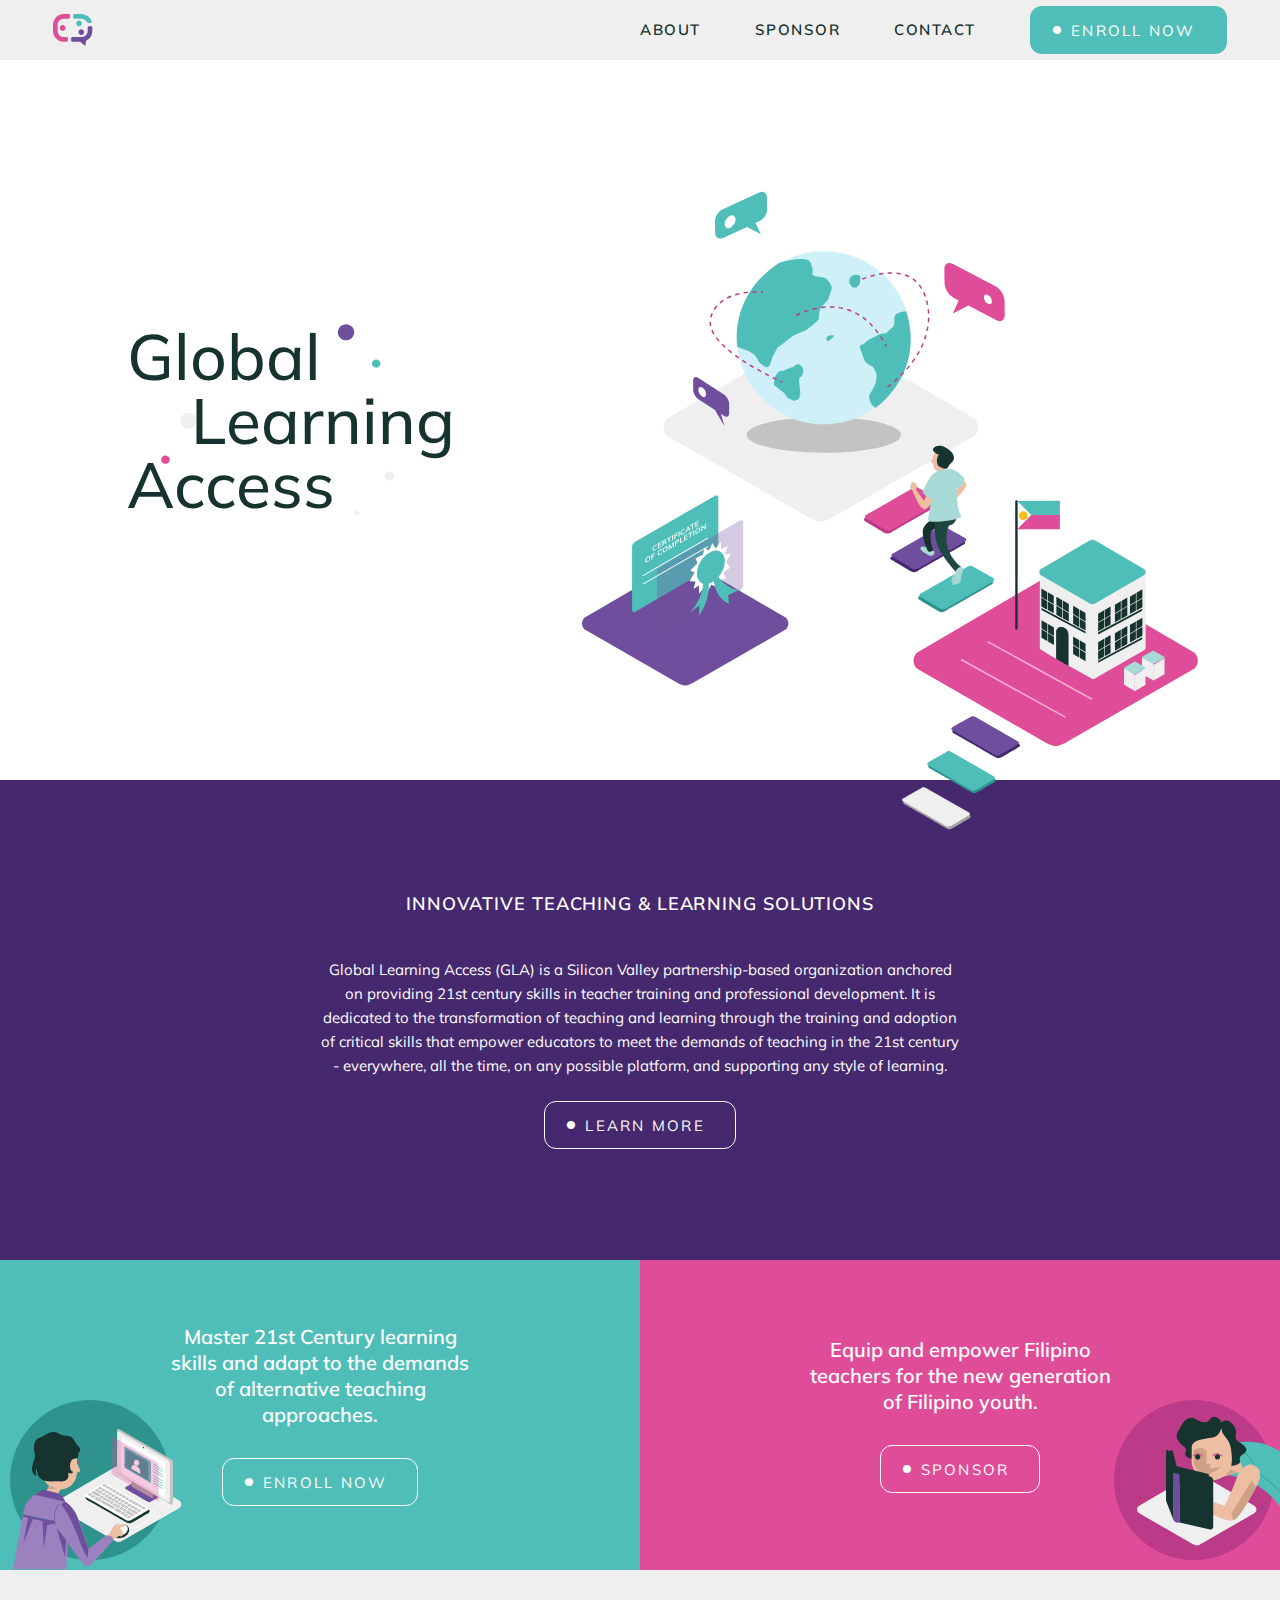
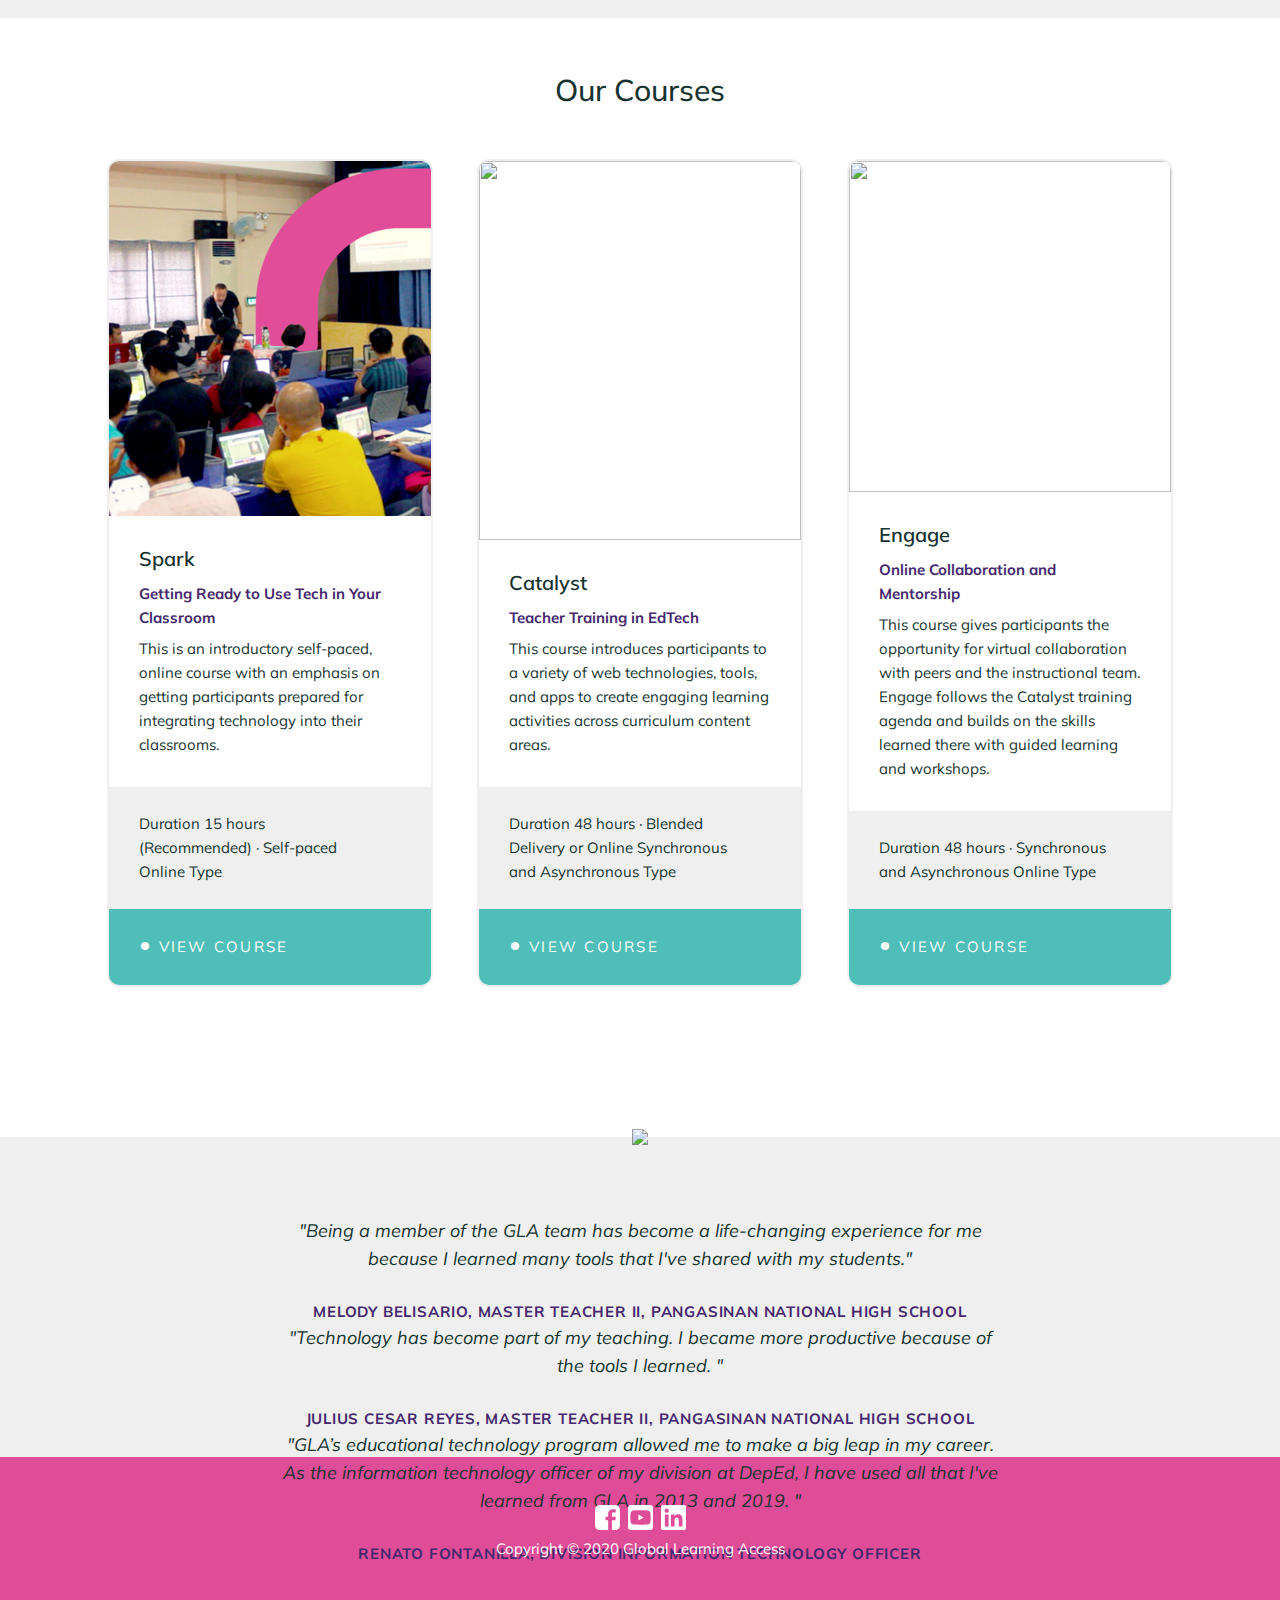
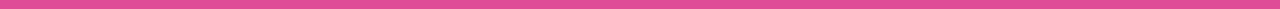
==== commit 3344f454: "Fix apostrophe" ====
--- a/index.html
+++ b/index.html
@@ -161,7 +161,7 @@
       </div>
       <div class="testimonial">
         <blockquote>
-          "GLA’s educational technology program  allowed me to make a big leap in my career. As the information technology officer of my  division at DepEd, I have used all that I’ve learned from GLA in 2013 and 2019. "
+          "GLA’s educational technology program  allowed me to make a big leap in my career. As the information technology officer of my  division at DepEd, I have used all that I've learned from GLA in 2013 and 2019. "
         </blockquote>
         <strong class="author">
         Renato Fontanilla, Division Information Technology Officer
